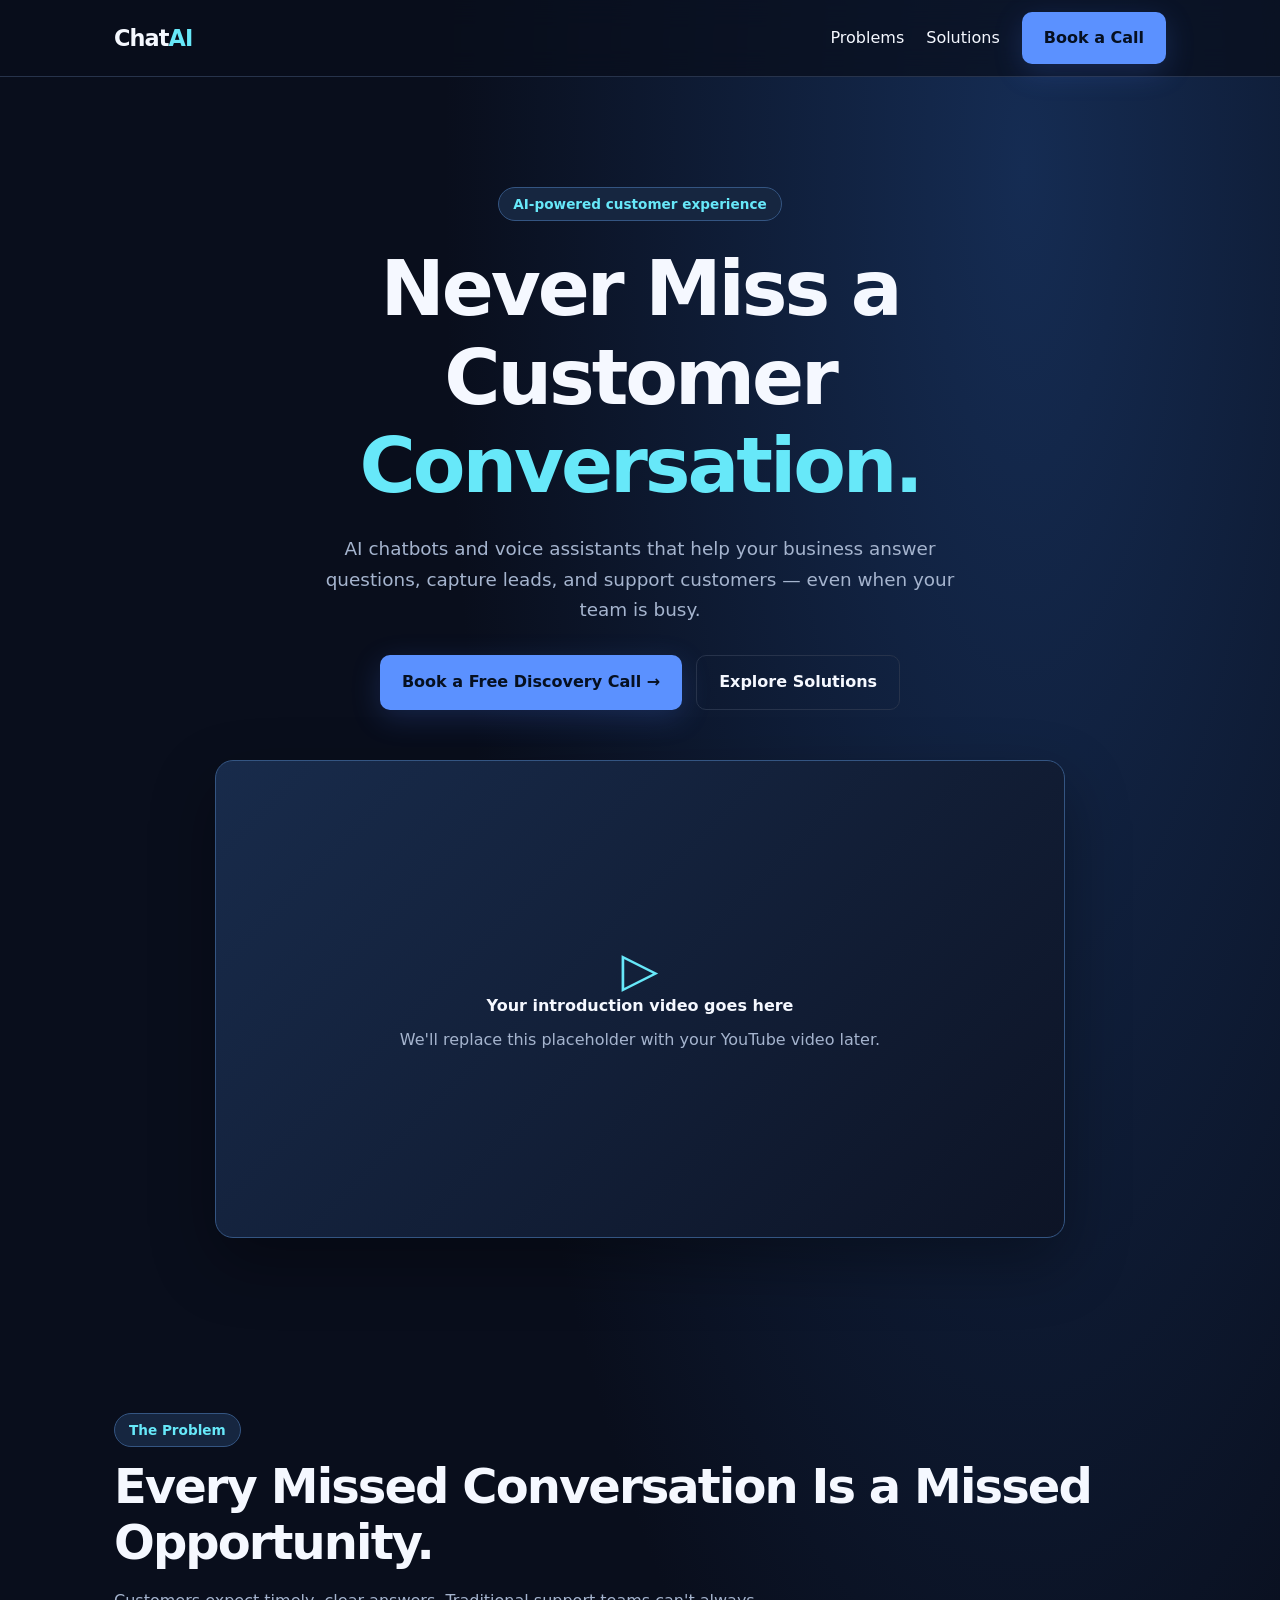
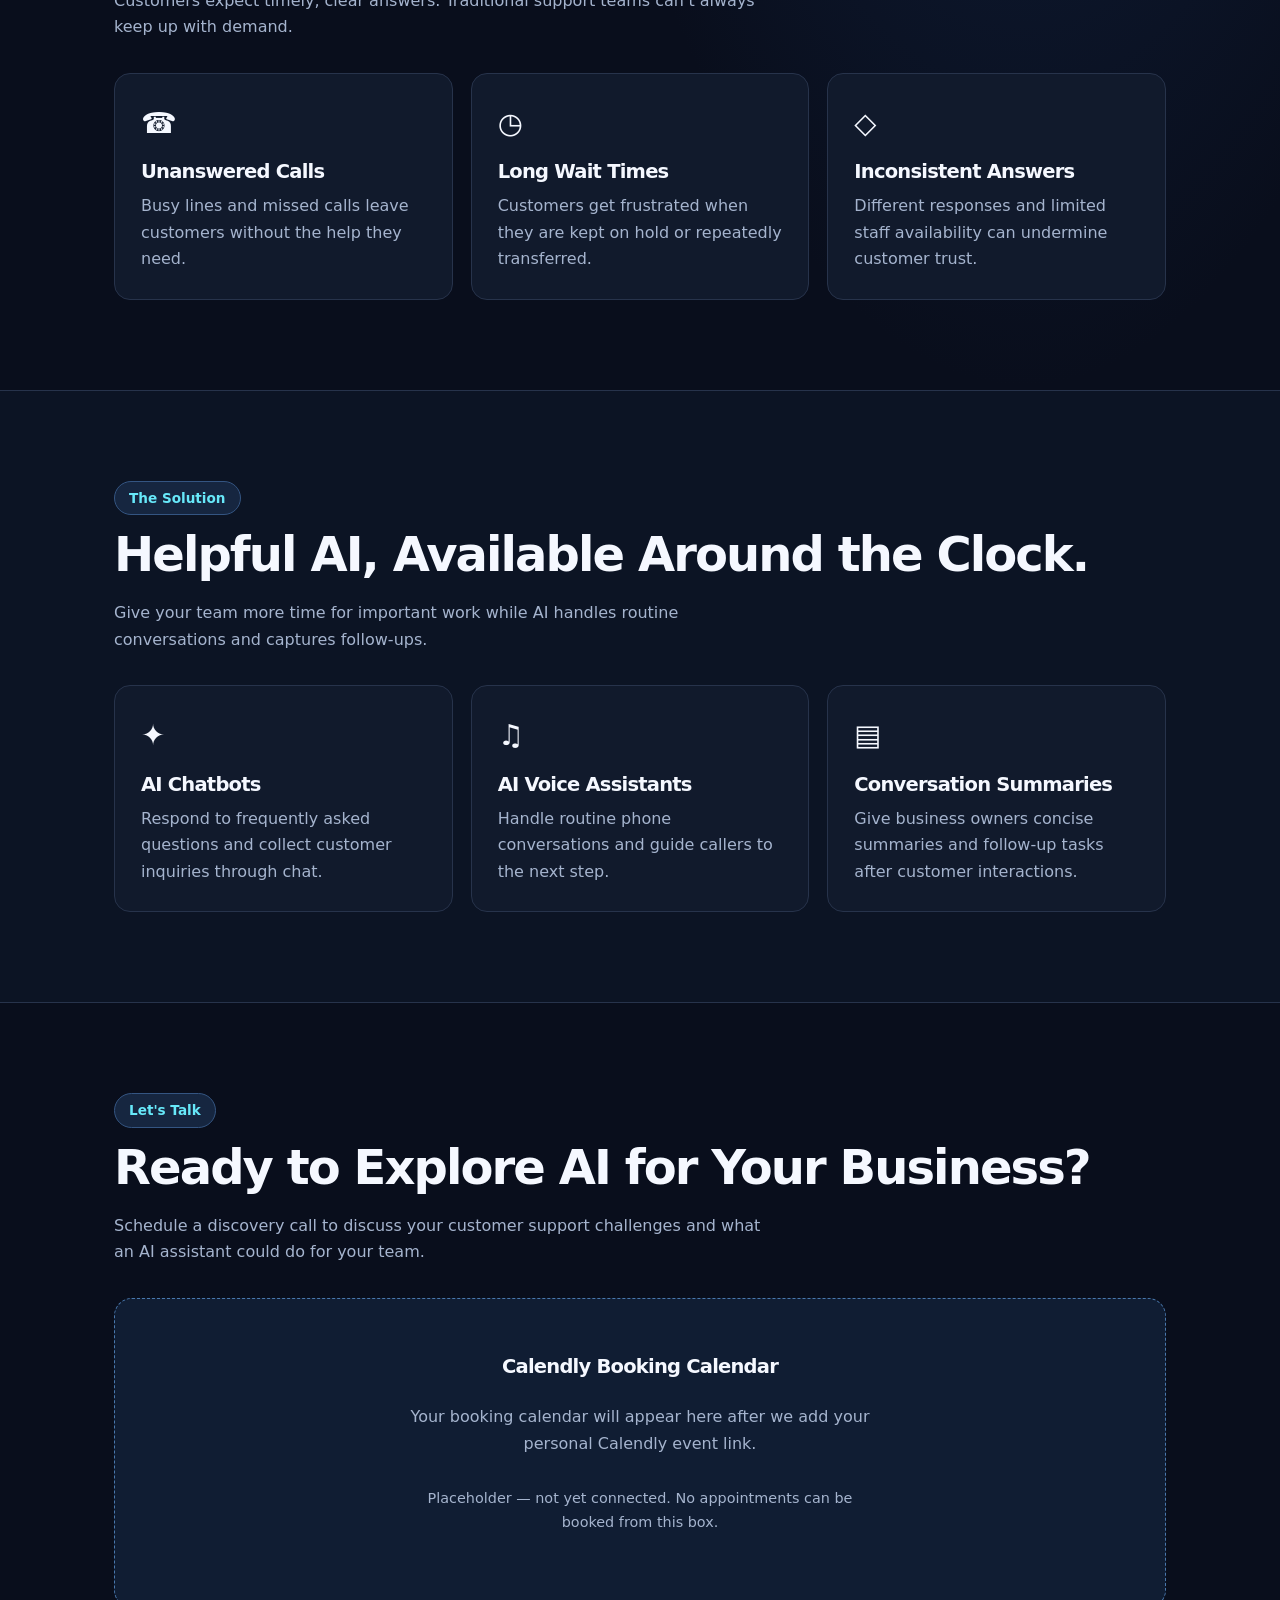
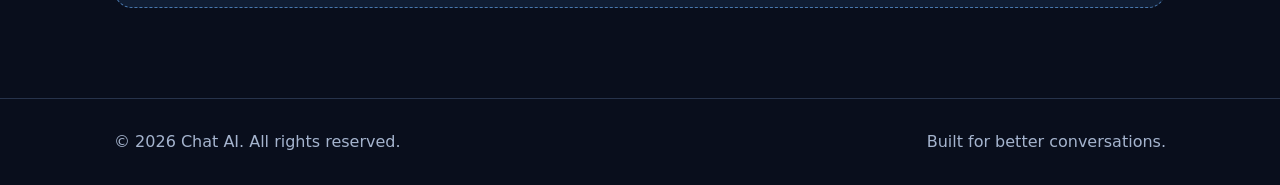
==== index.html @ 0b2b0ce6 "Add files via upload" ====
<!DOCTYPE html>
<html lang="en">
<head>
  <meta charset="UTF-8" />
  <meta name="viewport" content="width=device-width, initial-scale=1" />
  <meta name="description" content="Chat AI builds AI chatbots and voice assistants that help businesses respond faster and serve customers around the clock." />
  <title>Chat AI — Smarter Customer Conversations</title>
  <style>
    :root{color-scheme:dark;--bg:#090e1c;--panel:#111a2c;--line:#27334b;--text:#f5f8ff;--muted:#a5b4ce;--blue:#5b91ff;--cyan:#67e8f9}
    *{box-sizing:border-box}html{scroll-behavior:smooth}body{margin:0;background:radial-gradient(ellipse at 80% 5%,#152c53 0%,transparent 40%),var(--bg);color:var(--text);font:16px/1.65 system-ui,-apple-system,Segoe UI,Arial,sans-serif}
    .container{max-width:1100px;margin:auto;padding:0 24px}header{border-bottom:1px solid var(--line);background:#090e1cbb;position:sticky;top:0;backdrop-filter:blur(14px);z-index:5}
    nav{min-height:76px;display:flex;align-items:center;justify-content:space-between;gap:20px}.brand{font-size:1.4rem;font-weight:800;letter-spacing:-.04em}.brand span{color:var(--cyan)}nav .links{display:flex;align-items:center;gap:22px}a{color:inherit;text-decoration:none}a:hover{color:var(--cyan)}
    .button{display:inline-flex;align-items:center;justify-content:center;padding:13px 22px;border-radius:10px;background:var(--blue);color:#061021;font-weight:750;box-shadow:0 8px 30px #497dff33}.button:hover{background:#8db4ff;color:#061021}.outline{background:transparent;border:1px solid var(--line);color:var(--text);box-shadow:none}.outline:hover{background:#1b2a43;color:white}
    section{padding:90px 0}.hero{padding:110px 0 85px;text-align:center}.eyebrow{display:inline-block;padding:5px 14px;border:1px solid #345582;border-radius:30px;color:var(--cyan);font-size:.85rem;font-weight:650;background:#162640}h1,h2,h3{line-height:1.15;letter-spacing:-.04em}h1{font-size:clamp(2.7rem,6vw,5rem);max-width:850px;margin:24px auto}h1 em{font-style:normal;color:var(--cyan)}h2{font-size:clamp(2rem,4vw,3rem);margin:12px 0 18px}h3{font-size:1.22rem;margin:0 0 10px}.lead{color:var(--muted);font-size:1.15rem;max-width:680px;margin:0 auto 30px}.actions{display:flex;gap:14px;justify-content:center;flex-wrap:wrap}
    .video{margin:50px auto 0;max-width:850px;min-height:300px;aspect-ratio:16/9;border:1px solid #345582;border-radius:18px;background:linear-gradient(135deg,#182b4b,#0d1426);display:flex;align-items:center;justify-content:center;flex-direction:column;padding:24px;box-shadow:0 25px 65px #0005}.play{font-size:3rem;color:var(--cyan);line-height:1}.video p{color:var(--muted);margin:8px 0 0}.section-intro{color:var(--muted);max-width:660px;margin:0 0 32px}.grid{display:grid;grid-template-columns:repeat(3,1fr);gap:18px}.card{border:1px solid var(--line);border-radius:16px;background:var(--panel);padding:26px}.card .symbol{font-size:1.8rem;margin-bottom:14px}.card p{color:var(--muted);margin:0}.alt{background:#0c1424;border-top:1px solid var(--line);border-bottom:1px solid var(--line)}.booking{border:1px dashed #4978ad;border-radius:18px;min-height:310px;padding:30px;display:flex;flex-direction:column;align-items:center;justify-content:center;text-align:center;background:#101d33}.booking p{color:var(--muted);max-width:480px}.booking code{color:var(--cyan);overflow-wrap:anywhere}.note{color:var(--muted);font-size:.9rem}footer{padding:30px 0;border-top:1px solid var(--line);color:var(--muted)}footer .container{display:flex;justify-content:space-between;flex-wrap:wrap;gap:12px}
    @media(max-width:720px){nav .links{gap:12px;font-size:.9rem}.grid{grid-template-columns:1fr}section{padding:65px 0}.hero{padding:75px 0}.video{min-height:210px}}
  </style>
</head>
<body>
  <header><nav class="container"><a class="brand" href="#home">Chat<span>AI</span></a><div class="links"><a href="#problems">Problems</a><a href="#solutions">Solutions</a><a class="button" href="#book">Book a Call</a></div></nav></header>
  <main>
    <section class="hero" id="home"><div class="container"><span class="eyebrow">AI-powered customer experience</span><h1>Never Miss a Customer <em>Conversation.</em></h1><p class="lead">AI chatbots and voice assistants that help your business answer questions, capture leads, and support customers — even when your team is busy.</p><div class="actions"><a class="button" href="#book">Book a Free Discovery Call →</a><a class="button outline" href="#solutions">Explore Solutions</a></div><div class="video"><div class="play">▷</div><strong>Your introduction video goes here</strong><p>We'll replace this placeholder with your YouTube video later.</p></div></div></section>
    <section id="problems"><div class="container"><span class="eyebrow">The Problem</span><h2>Every Missed Conversation Is a Missed Opportunity.</h2><p class="section-intro">Customers expect timely, clear answers. Traditional support teams can't always keep up with demand.</p><div class="grid"><article class="card"><div class="symbol">☎</div><h3>Unanswered Calls</h3><p>Busy lines and missed calls leave customers without the help they need.</p></article><article class="card"><div class="symbol">◷</div><h3>Long Wait Times</h3><p>Customers get frustrated when they are kept on hold or repeatedly transferred.</p></article><article class="card"><div class="symbol">◇</div><h3>Inconsistent Answers</h3><p>Different responses and limited staff availability can undermine customer trust.</p></article></div></div></section>
    <section class="alt" id="solutions"><div class="container"><span class="eyebrow">The Solution</span><h2>Helpful AI, Available Around the Clock.</h2><p class="section-intro">Give your team more time for important work while AI handles routine conversations and captures follow-ups.</p><div class="grid"><article class="card"><div class="symbol">✦</div><h3>AI Chatbots</h3><p>Respond to frequently asked questions and collect customer inquiries through chat.</p></article><article class="card"><div class="symbol">♫</div><h3>AI Voice Assistants</h3><p>Handle routine phone conversations and guide callers to the next step.</p></article><article class="card"><div class="symbol">▤</div><h3>Conversation Summaries</h3><p>Give business owners concise summaries and follow-up tasks after customer interactions.</p></article></div></div></section>
    <section id="book"><div class="container"><span class="eyebrow">Let's Talk</span><h2>Ready to Explore AI for Your Business?</h2><p class="section-intro">Schedule a discovery call to discuss your customer support challenges and what an AI assistant could do for your team.</p><div class="booking"><h3>Calendly Booking Calendar</h3><p>Your booking calendar will appear here after we add your personal Calendly event link.</p><p class="note">Placeholder — not yet connected. No appointments can be booked from this box.</p></div></div></section>
  </main>
  <footer><div class="container"><span>© <span id="year">2026</span> Chat AI. All rights reserved.</span><span>Built for better conversations.</span></div></footer>
  <script>document.getElementById('year').textContent=new Date().getFullYear();</script>
</body>
</html>
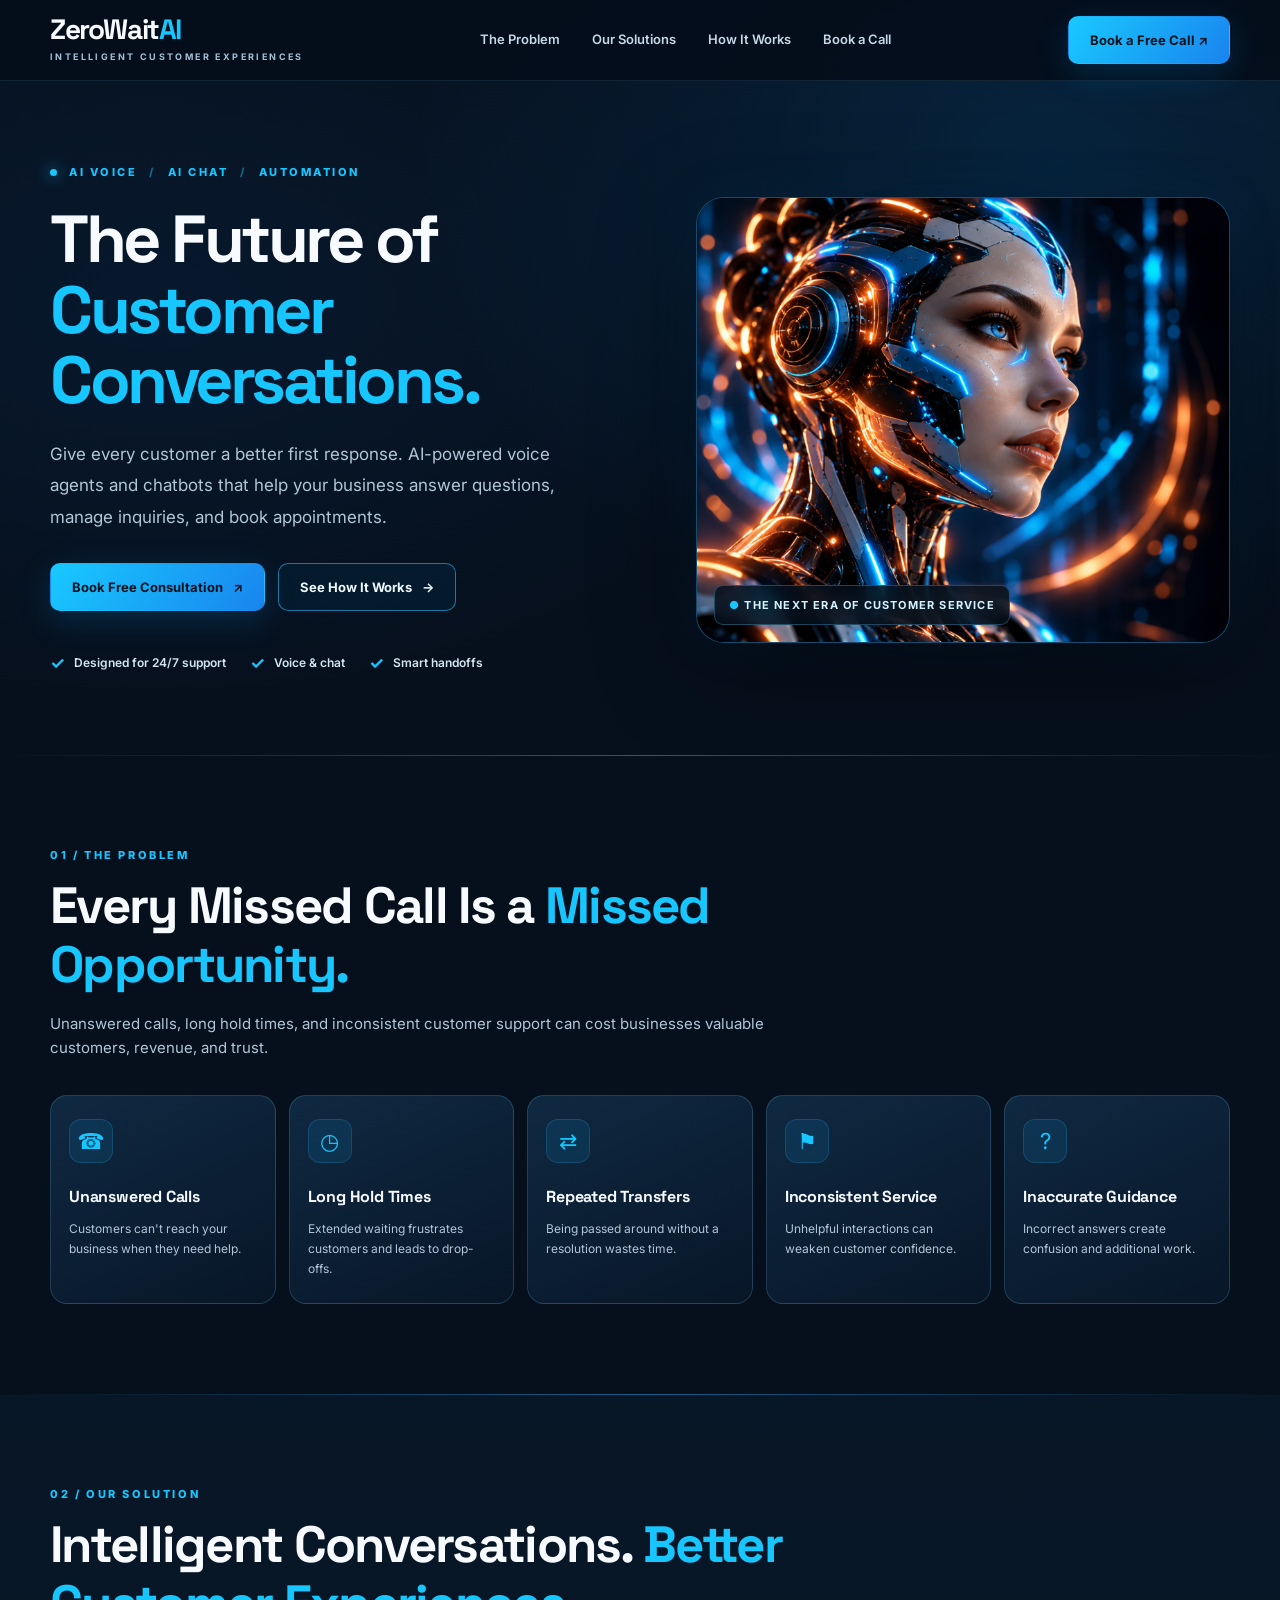
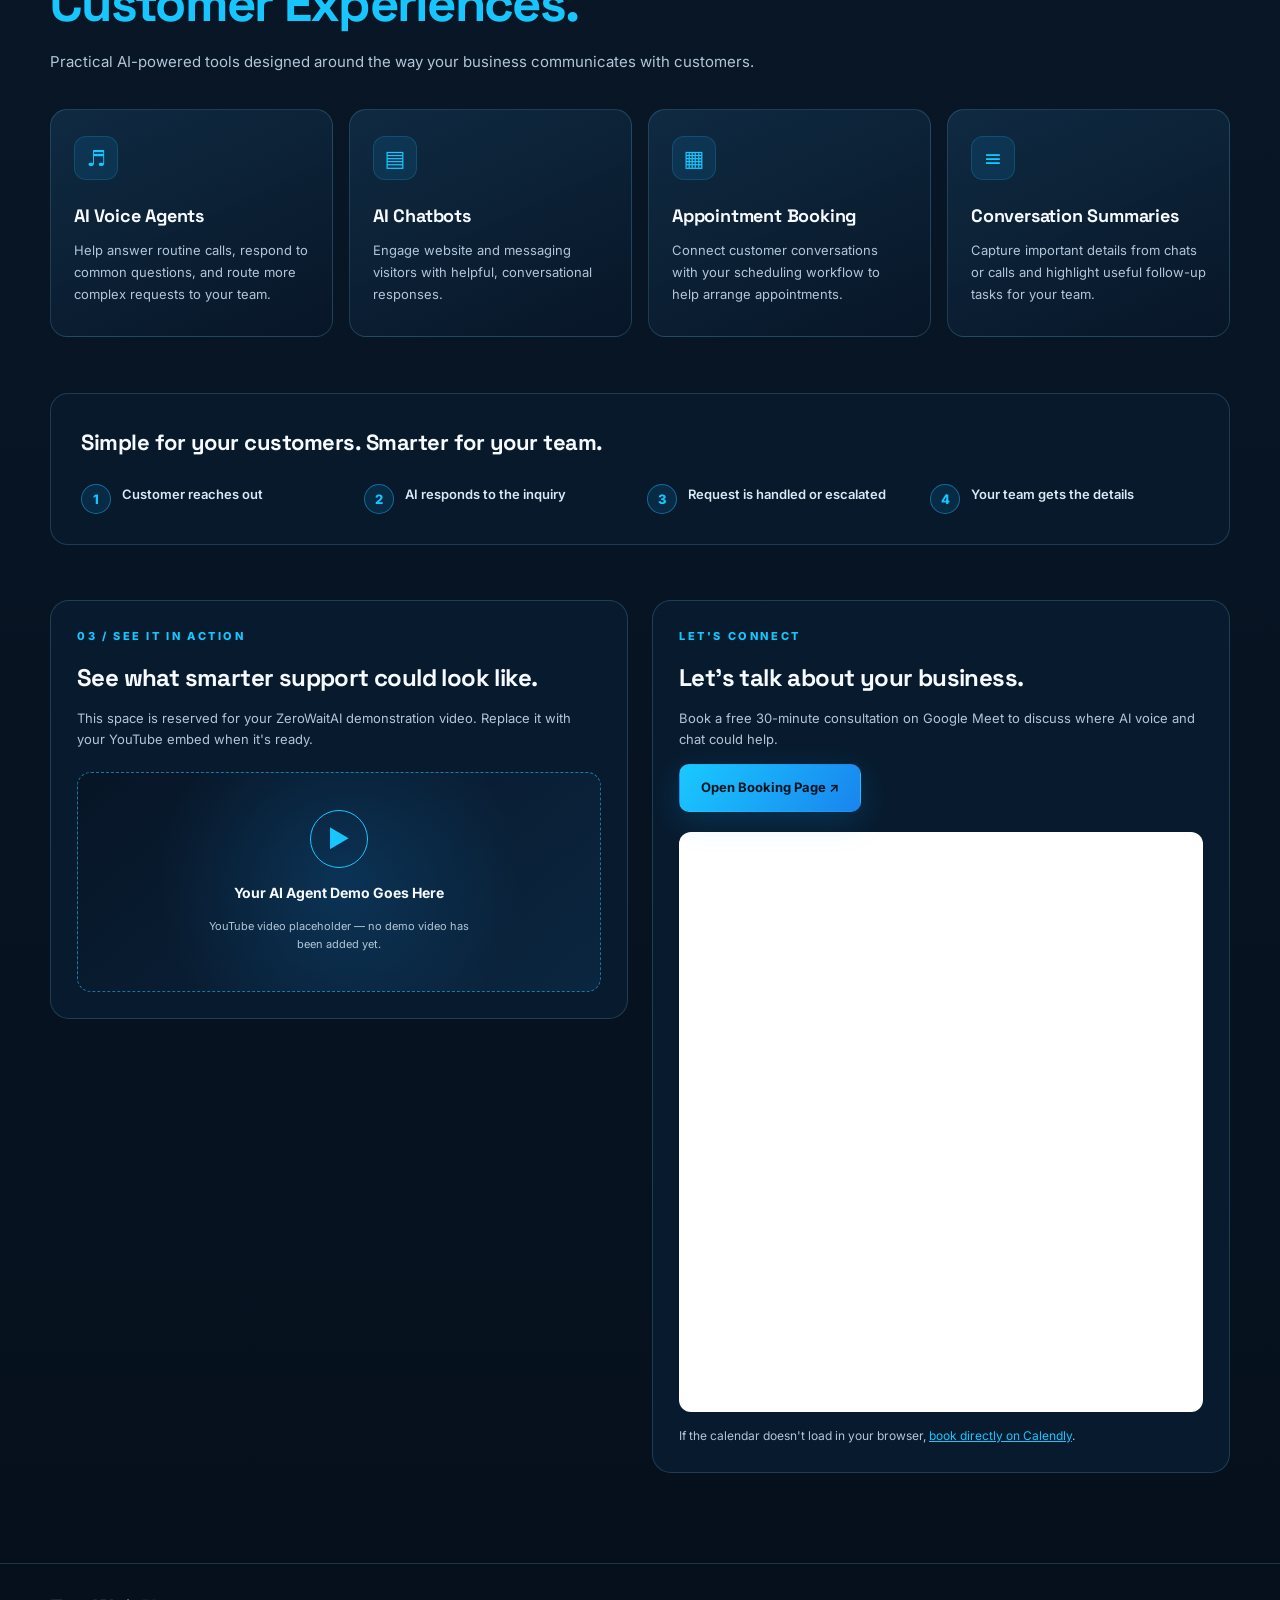
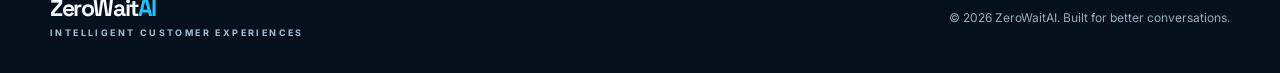
==== commit dd8080be: "Add files via upload" ====
--- a/index.html
+++ b/index.html
@@ -1,30 +1,7 @@
-<!DOCTYPE html>
-<html lang="en">
-<head>
-  <meta charset="UTF-8" />
-  <meta name="viewport" content="width=device-width, initial-scale=1" />
-  <meta name="description" content="Chat AI builds AI chatbots and voice assistants that help businesses respond faster and serve customers around the clock." />
-  <title>Chat AI — Smarter Customer Conversations</title>
-  <style>
-    :root{color-scheme:dark;--bg:#090e1c;--panel:#111a2c;--line:#27334b;--text:#f5f8ff;--muted:#a5b4ce;--blue:#5b91ff;--cyan:#67e8f9}
-    *{box-sizing:border-box}html{scroll-behavior:smooth}body{margin:0;background:radial-gradient(ellipse at 80% 5%,#152c53 0%,transparent 40%),var(--bg);color:var(--text);font:16px/1.65 system-ui,-apple-system,Segoe UI,Arial,sans-serif}
-    .container{max-width:1100px;margin:auto;padding:0 24px}header{border-bottom:1px solid var(--line);background:#090e1cbb;position:sticky;top:0;backdrop-filter:blur(14px);z-index:5}
-    nav{min-height:76px;display:flex;align-items:center;justify-content:space-between;gap:20px}.brand{font-size:1.4rem;font-weight:800;letter-spacing:-.04em}.brand span{color:var(--cyan)}nav .links{display:flex;align-items:center;gap:22px}a{color:inherit;text-decoration:none}a:hover{color:var(--cyan)}
-    .button{display:inline-flex;align-items:center;justify-content:center;padding:13px 22px;border-radius:10px;background:var(--blue);color:#061021;font-weight:750;box-shadow:0 8px 30px #497dff33}.button:hover{background:#8db4ff;color:#061021}.outline{background:transparent;border:1px solid var(--line);color:var(--text);box-shadow:none}.outline:hover{background:#1b2a43;color:white}
-    section{padding:90px 0}.hero{padding:110px 0 85px;text-align:center}.eyebrow{display:inline-block;padding:5px 14px;border:1px solid #345582;border-radius:30px;color:var(--cyan);font-size:.85rem;font-weight:650;background:#162640}h1,h2,h3{line-height:1.15;letter-spacing:-.04em}h1{font-size:clamp(2.7rem,6vw,5rem);max-width:850px;margin:24px auto}h1 em{font-style:normal;color:var(--cyan)}h2{font-size:clamp(2rem,4vw,3rem);margin:12px 0 18px}h3{font-size:1.22rem;margin:0 0 10px}.lead{color:var(--muted);font-size:1.15rem;max-width:680px;margin:0 auto 30px}.actions{display:flex;gap:14px;justify-content:center;flex-wrap:wrap}
-    .video{margin:50px auto 0;max-width:850px;min-height:300px;aspect-ratio:16/9;border:1px solid #345582;border-radius:18px;background:linear-gradient(135deg,#182b4b,#0d1426);display:flex;align-items:center;justify-content:center;flex-direction:column;padding:24px;box-shadow:0 25px 65px #0005}.play{font-size:3rem;color:var(--cyan);line-height:1}.video p{color:var(--muted);margin:8px 0 0}.section-intro{color:var(--muted);max-width:660px;margin:0 0 32px}.grid{display:grid;grid-template-columns:repeat(3,1fr);gap:18px}.card{border:1px solid var(--line);border-radius:16px;background:var(--panel);padding:26px}.card .symbol{font-size:1.8rem;margin-bottom:14px}.card p{color:var(--muted);margin:0}.alt{background:#0c1424;border-top:1px solid var(--line);border-bottom:1px solid var(--line)}.booking{border:1px dashed #4978ad;border-radius:18px;min-height:310px;padding:30px;display:flex;flex-direction:column;align-items:center;justify-content:center;text-align:center;background:#101d33}.booking p{color:var(--muted);max-width:480px}.booking code{color:var(--cyan);overflow-wrap:anywhere}.note{color:var(--muted);font-size:.9rem}footer{padding:30px 0;border-top:1px solid var(--line);color:var(--muted)}footer .container{display:flex;justify-content:space-between;flex-wrap:wrap;gap:12px}
-    @media(max-width:720px){nav .links{gap:12px;font-size:.9rem}.grid{grid-template-columns:1fr}section{padding:65px 0}.hero{padding:75px 0}.video{min-height:210px}}
-  </style>
-</head>
-<body>
-  <header><nav class="container"><a class="brand" href="#home">Chat<span>AI</span></a><div class="links"><a href="#problems">Problems</a><a href="#solutions">Solutions</a><a class="button" href="#book">Book a Call</a></div></nav></header>
-  <main>
-    <section class="hero" id="home"><div class="container"><span class="eyebrow">AI-powered customer experience</span><h1>Never Miss a Customer <em>Conversation.</em></h1><p class="lead">AI chatbots and voice assistants that help your business answer questions, capture leads, and support customers — even when your team is busy.</p><div class="actions"><a class="button" href="#book">Book a Free Discovery Call →</a><a class="button outline" href="#solutions">Explore Solutions</a></div><div class="video"><div class="play">▷</div><strong>Your introduction video goes here</strong><p>We'll replace this placeholder with your YouTube video later.</p></div></div></section>
-    <section id="problems"><div class="container"><span class="eyebrow">The Problem</span><h2>Every Missed Conversation Is a Missed Opportunity.</h2><p class="section-intro">Customers expect timely, clear answers. Traditional support teams can't always keep up with demand.</p><div class="grid"><article class="card"><div class="symbol">☎</div><h3>Unanswered Calls</h3><p>Busy lines and missed calls leave customers without the help they need.</p></article><article class="card"><div class="symbol">◷</div><h3>Long Wait Times</h3><p>Customers get frustrated when they are kept on hold or repeatedly transferred.</p></article><article class="card"><div class="symbol">◇</div><h3>Inconsistent Answers</h3><p>Different responses and limited staff availability can undermine customer trust.</p></article></div></div></section>
-    <section class="alt" id="solutions"><div class="container"><span class="eyebrow">The Solution</span><h2>Helpful AI, Available Around the Clock.</h2><p class="section-intro">Give your team more time for important work while AI handles routine conversations and captures follow-ups.</p><div class="grid"><article class="card"><div class="symbol">✦</div><h3>AI Chatbots</h3><p>Respond to frequently asked questions and collect customer inquiries through chat.</p></article><article class="card"><div class="symbol">♫</div><h3>AI Voice Assistants</h3><p>Handle routine phone conversations and guide callers to the next step.</p></article><article class="card"><div class="symbol">▤</div><h3>Conversation Summaries</h3><p>Give business owners concise summaries and follow-up tasks after customer interactions.</p></article></div></div></section>
-    <section id="book"><div class="container"><span class="eyebrow">Let's Talk</span><h2>Ready to Explore AI for Your Business?</h2><p class="section-intro">Schedule a discovery call to discuss your customer support challenges and what an AI assistant could do for your team.</p><div class="booking"><h3>Calendly Booking Calendar</h3><p>Your booking calendar will appear here after we add your personal Calendly event link.</p><p class="note">Placeholder — not yet connected. No appointments can be booked from this box.</p></div></div></section>
-  </main>
-  <footer><div class="container"><span>© <span id="year">2026</span> Chat AI. All rights reserved.</span><span>Built for better conversations.</span></div></footer>
-  <script>document.getElementById('year').textContent=new Date().getFullYear();</script>
-</body>
-</html>
+<!doctype html><html lang="en"><head><meta charset="utf-8"><meta name="viewport" content="width=device-width, initial-scale=1"><meta name="theme-color" content="#06101d"><meta name="description" content="ZeroWaitAI helps businesses improve customer conversations with AI voice agents, chatbots, appointment booking and conversation summaries."><title>ZeroWaitAI — Intelligent Customer Experiences</title><link rel="preconnect" href="https://fonts.googleapis.com"><link rel="preconnect" href="https://fonts.gstatic.com" crossorigin><link href="https://fonts.googleapis.com/css2?family=Inter:wght@400;500;600;700&family=Space+Grotesk:wght@400;500;600;700&display=swap" rel="stylesheet"><style>
+:root{--bg:#06101d;--panel:#0b1a2c;--panel2:#0d2034;--cyan:#18c6ff;--blue:#258cff;--white:#f7fbff;--muted:#b2c6d7;--line:rgba(116,202,250,.2)}*{box-sizing:border-box}html{scroll-behavior:smooth;scroll-padding-top:90px}body{margin:0;background:var(--bg);color:var(--white);font:16px/1.65 Inter,system-ui,sans-serif;overflow-x:hidden}body:before{content:"";position:absolute;inset:0 0 auto;height:960px;pointer-events:none;background:radial-gradient(ellipse at 82% 17%,rgba(11,127,211,.18),transparent 43%),radial-gradient(ellipse at 12% 31%,rgba(18,86,161,.12),transparent 43%)}a{color:inherit;text-decoration:none}button{font:inherit}img{max-width:100%;display:block}.wrap{width:min(1180px,calc(100% - 48px));margin-inline:auto}.site-header{position:sticky;top:0;z-index:20;background:rgba(5,14,27,.92);border-bottom:1px solid rgba(114,189,240,.13);backdrop-filter:blur(18px)}.nav{height:80px;display:flex;align-items:center;justify-content:space-between;gap:24px}.brand{display:flex;flex-direction:column;gap:0;flex-shrink:0}.brand-name{font:700 28px/1.05 'Space Grotesk',sans-serif;letter-spacing:-1.4px}.brand-name span{color:var(--cyan)}.brand-sub{font-size:9px;letter-spacing:2.4px;color:#a5c2d8;margin-top:6px;font-weight:700}.links{display:flex;align-items:center;gap:32px;font-size:13px;font-weight:600;color:#c7d8e7}.links a:hover,.links a:focus-visible{color:var(--cyan)}.btn{display:inline-flex;justify-content:center;align-items:center;gap:10px;border-radius:10px;padding:13px 21px;min-height:48px;font-weight:700;font-size:13px;line-height:1.3;transition:transform .2s,background .2s,border-color .2s;border:1px solid transparent;cursor:pointer}.btn:hover{transform:translateY(-2px)}.btn:focus-visible,a:focus-visible{outline:3px solid var(--cyan);outline-offset:4px}.btn-primary{background:linear-gradient(125deg,#19c9ff,#1984ee);color:#03121d;box-shadow:0 9px 32px rgba(0,169,255,.18)}.btn-secondary{border-color:rgba(48,193,255,.56);background:rgba(4,31,53,.65);color:#effaff}.nav-cta{white-space:nowrap}.menu-toggle{display:none;border:1px solid var(--line);background:var(--panel);color:var(--white);padding:8px 12px;border-radius:8px;font-size:22px}.hero{position:relative;padding:82px 0 78px;overflow:hidden}.hero-grid{display:grid;grid-template-columns:minmax(0,1.06fr) minmax(0,.94fr);align-items:center;gap:44px}.hero-copy{position:relative;z-index:2}.eyebrow{display:flex;align-items:center;gap:12px;color:var(--cyan);text-transform:uppercase;letter-spacing:2.5px;font-weight:800;font-size:11px}.eyebrow:before{content:"";height:7px;width:7px;background:var(--cyan);border-radius:50%;box-shadow:0 0 15px var(--cyan)}h1,h2,h3,p{margin-top:0}h1,h2,h3{font-family:'Space Grotesk',sans-serif}h1{font-size:clamp(46px,5.2vw,75px);line-height:1.06;letter-spacing:-3.5px;margin:23px 0 23px;max-width:680px}h1 .accent,h2 .accent{color:var(--cyan)}.hero-lead{font-size:17px;line-height:1.85;color:var(--muted);max-width:520px;margin-bottom:30px}.hero-actions{display:flex;flex-wrap:wrap;gap:13px}.micro-proof{display:flex;flex-wrap:wrap;gap:12px 24px;margin-top:38px;color:#d3e5f1;font-size:12px;font-weight:600}.micro-proof span{display:flex;align-items:center;gap:9px}.check{color:var(--cyan);font-size:17px}.hero-art{position:relative;min-width:0;isolation:isolate}.hero-art:before{content:"";position:absolute;inset:-18px;background:radial-gradient(ellipse at center,rgba(13,143,238,.23),transparent 66%);filter:blur(20px);z-index:-1}.robot-frame{border-radius:28px;overflow:hidden;border:1px solid rgba(47,174,243,.35);box-shadow:0 25px 100px rgba(0,0,0,.48),0 0 55px rgba(6,135,235,.09);background:#071625}.robot-frame img{width:100%;height:auto;object-fit:contain;aspect-ratio:6/5}.image-tag{position:absolute;bottom:18px;left:18px;padding:10px 14px;border-radius:9px;background:rgba(4,14,25,.83);border:1px solid rgba(88,192,249,.3);backdrop-filter:blur(10px);font-size:11px;font-weight:700;letter-spacing:1.2px;color:#d5f4ff}.image-tag b{color:var(--cyan)}.divider{height:1px;background:linear-gradient(90deg,transparent,rgba(43,177,255,.48),transparent)}.section{padding:90px 0}.section-top{max-width:800px;margin-bottom:34px}.kicker{font-size:11px;letter-spacing:2.6px;font-weight:800;text-transform:uppercase;color:var(--cyan);margin-bottom:13px}.section h2{font-size:clamp(33px,4vw,51px);line-height:1.15;letter-spacing:-1.7px;margin-bottom:17px}.section-intro{color:var(--muted);font-size:15px;max-width:760px}.problems{display:grid;grid-template-columns:repeat(5,minmax(0,1fr));gap:13px}.tile{background:linear-gradient(155deg,rgba(16,43,68,.95),rgba(8,23,40,.96));border:1px solid var(--line);border-radius:17px;padding:23px 18px;min-width:0;transition:border-color .2s,transform .2s}.tile:hover{border-color:rgba(38,189,255,.58);transform:translateY(-3px)}.tile-icon{height:44px;width:44px;border-radius:12px;display:grid;place-items:center;color:var(--cyan);background:rgba(12,169,242,.11);border:1px solid rgba(46,188,252,.18);font-size:22px;margin-bottom:23px}.tile h3{font-size:16px;line-height:1.35;letter-spacing:-.2px;margin-bottom:11px}.tile p{font-size:12px;line-height:1.7;color:var(--muted);margin:0}.solution{background:linear-gradient(180deg,#081727 0%,#06101d 100%)}.solutions{display:grid;grid-template-columns:repeat(4,minmax(0,1fr));gap:16px}.solution-card{padding:26px 23px;min-height:228px}.solution-card .tile-icon{margin-bottom:24px}.solution-card h3{font-size:18px}.solution-card p{font-size:13px}.process{margin-top:56px;padding:30px;border:1px solid var(--line);border-radius:18px;background:rgba(9,29,49,.65)}.process h3{font-size:22px;letter-spacing:-.5px;margin-bottom:24px}.steps{display:grid;grid-template-columns:repeat(4,minmax(0,1fr));gap:14px}.step{position:relative;font-size:13px;font-weight:600;color:#d9e9f5;display:flex;align-items:flex-start;gap:11px}.step-number{flex-shrink:0;border:1px solid rgba(35,184,255,.45);background:rgba(11,168,241,.13);color:var(--cyan);width:30px;height:30px;display:grid;place-items:center;border-radius:50%;font-weight:800}.demo-book{display:grid;grid-template-columns:1fr 1fr;gap:24px;align-items:start;margin-top:55px}.feature-panel{border:1px solid var(--line);background:rgba(10,31,52,.72);border-radius:19px;padding:26px;min-width:0}.feature-panel h3{font-size:24px;letter-spacing:-.6px;margin-bottom:10px}.feature-panel p{color:var(--muted);font-size:13px}.video-placeholder{margin-top:21px;min-height:220px;border:1px dashed rgba(53,190,255,.55);border-radius:14px;background:radial-gradient(circle at center,rgba(19,137,222,.2),transparent 64%),linear-gradient(140deg,#071526,#0b2640);display:flex;flex-direction:column;align-items:center;justify-content:center;text-align:center;gap:13px;padding:25px}.play{display:grid;place-items:center;width:58px;height:58px;border-radius:50%;border:1px solid var(--cyan);color:var(--cyan);font-size:24px}.video-placeholder strong{font-size:14px}.video-placeholder small{color:var(--muted);font-size:11px;max-width:270px}.calendar-frame{background:#fff;border-radius:12px;overflow:hidden;min-height:580px;margin-top:20px}.calendar-frame iframe{display:block;border:0;width:100%;height:580px}.fallback{margin:14px 0 0!important;font-size:12px!important}.fallback a{color:var(--cyan);text-decoration:underline}.footer{border-top:1px solid var(--line);padding:32px 0;color:#92acc1}.footer-inner{display:flex;align-items:center;justify-content:space-between;gap:20px}.footer .brand-name{color:var(--white);font-size:23px}.footer small{font-size:12px}
+@media(max-width:1100px){.problems{grid-template-columns:repeat(3,minmax(0,1fr))}.hero-grid{gap:26px}h1{font-size:clamp(44px,5.5vw,64px)}.solutions{grid-template-columns:repeat(2,minmax(0,1fr))}}
+@media(max-width:760px){.wrap{width:min(100% - 36px,540px)}.nav{height:70px;gap:10px}.brand-name{font-size:24px}.brand-sub{font-size:7px;letter-spacing:1.6px}.links{display:none;position:absolute;left:0;right:0;top:70px;background:#071727;padding:18px 24px;border-bottom:1px solid var(--line);flex-direction:column;align-items:stretch;gap:16px}.links.open{display:flex}.menu-toggle{display:block;margin-left:auto}.nav-cta{display:none}.hero{padding:43px 0 54px}.hero-grid{grid-template-columns:1fr;gap:30px}.hero-copy{order:0}.hero-art{order:1;max-width:520px;width:100%;margin-inline:auto}h1{font-size:clamp(38px,9.5vw,55px);letter-spacing:-2px;margin:17px 0}.hero-lead{font-size:14px;line-height:1.75;margin-bottom:23px}.eyebrow{font-size:9px;letter-spacing:1.6px}.hero-actions .btn{flex:1 1 155px;padding:13px 12px}.micro-proof{margin-top:23px;gap:8px 17px;font-size:11px}.robot-frame{border-radius:18px}.image-tag{bottom:12px;left:12px;font-size:9px;padding:8px 10px}.section{padding:62px 0}.section h2{font-size:clamp(30px,8vw,42px);letter-spacing:-1.2px}.section-intro{font-size:14px}.problems{grid-template-columns:repeat(2,minmax(0,1fr));gap:11px}.tile{padding:19px 15px}.tile-icon{width:40px;height:40px;margin-bottom:15px}.tile h3{font-size:14px}.tile p{font-size:11px}.solutions{grid-template-columns:1fr;gap:12px}.solution-card{min-height:0;padding:21px}.solution-card .tile-icon{margin-bottom:15px}.process{padding:21px;margin-top:35px}.steps{grid-template-columns:1fr 1fr;gap:17px}.demo-book{grid-template-columns:1fr;margin-top:35px;gap:17px}.feature-panel{padding:20px}.calendar-frame{min-height:620px}.calendar-frame iframe{height:620px}.footer-inner{align-items:flex-start;flex-direction:column;gap:12px}}
+@media(max-width:390px){.wrap{width:calc(100% - 30px)}.problems{grid-template-columns:1fr}.hero-actions{flex-direction:column}.hero-actions .btn{flex:auto}.brand-name{font-size:23px}.steps{grid-template-columns:1fr}.hero{padding-top:34px}.image-tag{font-size:8px}}
+@media(prefers-reduced-motion:reduce){html{scroll-behavior:auto}*,*:before,*:after{transition:none!important;animation:none!important}}
+</style></head><body><header class="site-header"><div class="wrap nav"><a class="brand" href="#home" aria-label="ZeroWaitAI home"><span class="brand-name">ZeroWait<span>AI</span></span><span class="brand-sub">INTELLIGENT CUSTOMER EXPERIENCES</span></a><nav class="links" id="main-menu" aria-label="Main navigation"><a href="#problem">The Problem</a><a href="#solution">Our Solutions</a><a href="#demo">How It Works</a><a href="#book">Book a Call</a></nav><button class="menu-toggle" id="menu-toggle" aria-expanded="false" aria-controls="main-menu" aria-label="Toggle navigation">☰</button><a class="btn btn-primary nav-cta" href="#book">Book a Free Call ↗</a></div></header><main><section class="hero" id="home"><div class="wrap hero-grid"><div class="hero-copy"><div class="eyebrow">AI Voice <span style="opacity:.5">/</span> AI Chat <span style="opacity:.5">/</span> Automation</div><h1>The Future of <span class="accent">Customer Conversations.</span></h1><p class="hero-lead">Give every customer a better first response. AI-powered voice agents and chatbots that help your business answer questions, manage inquiries, and book appointments.</p><div class="hero-actions"><a class="btn btn-primary" href="#book">Book Free Consultation <span aria-hidden="true">↗</span></a><a class="btn btn-secondary" href="#demo">See How It Works <span aria-hidden="true">→</span></a></div><div class="micro-proof"><span><b class="check">✓</b> Designed for 24/7 support</span><span><b class="check">✓</b> Voice & chat</span><span><b class="check">✓</b> Smart handoffs</span></div></div><div class="hero-art"><div class="robot-frame"><img src="[data-uri]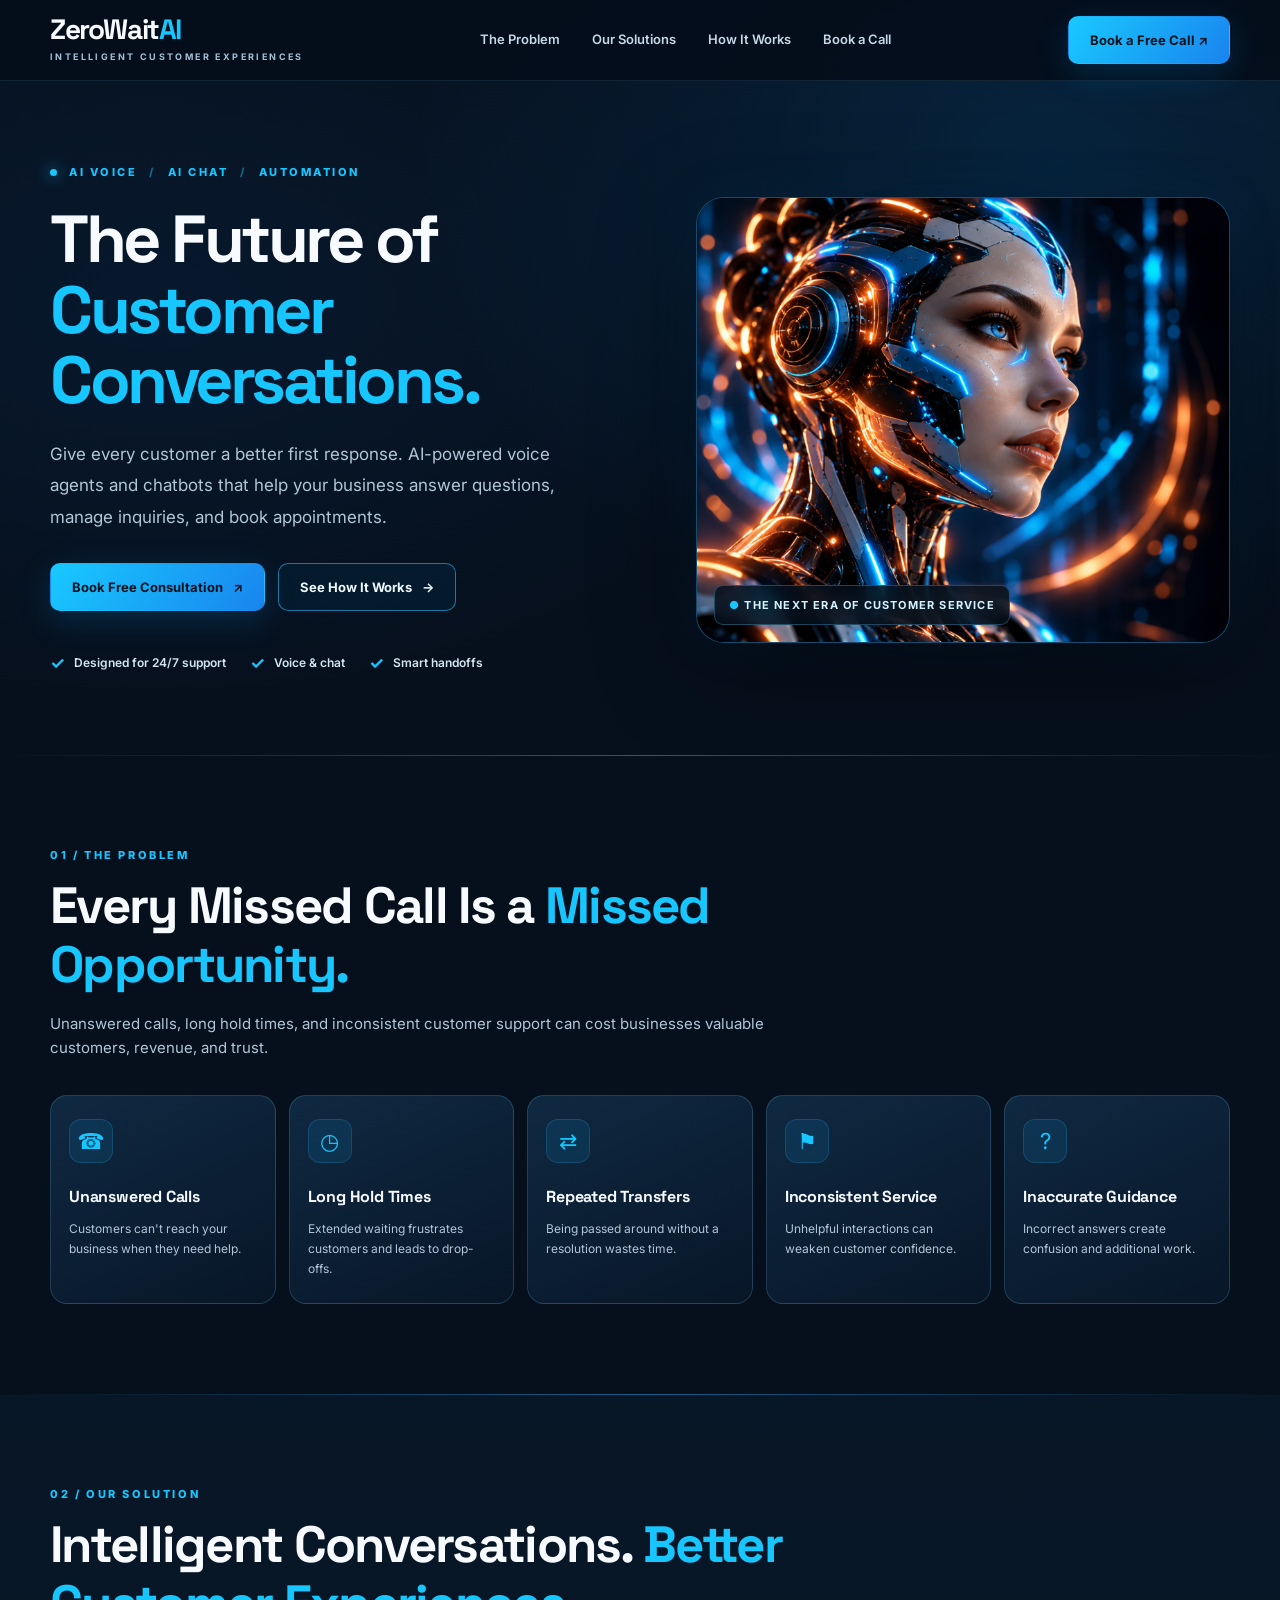
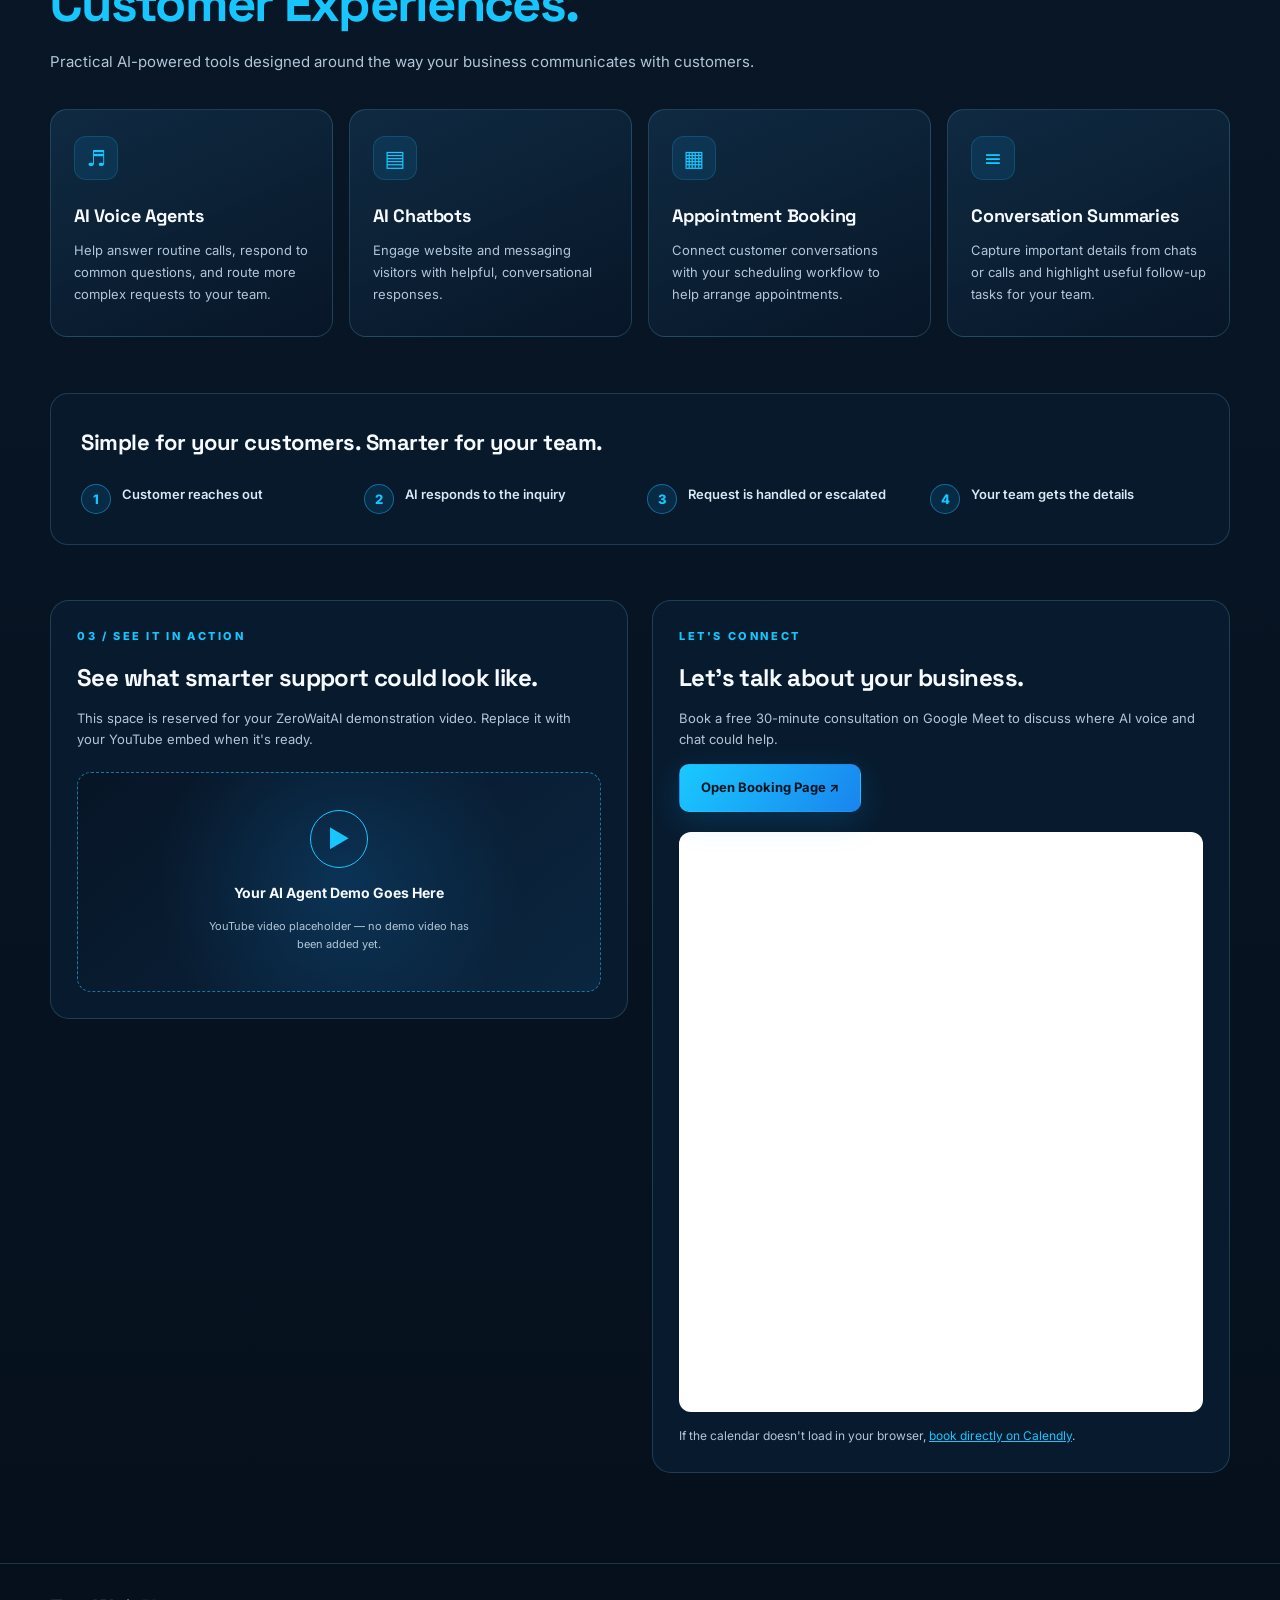
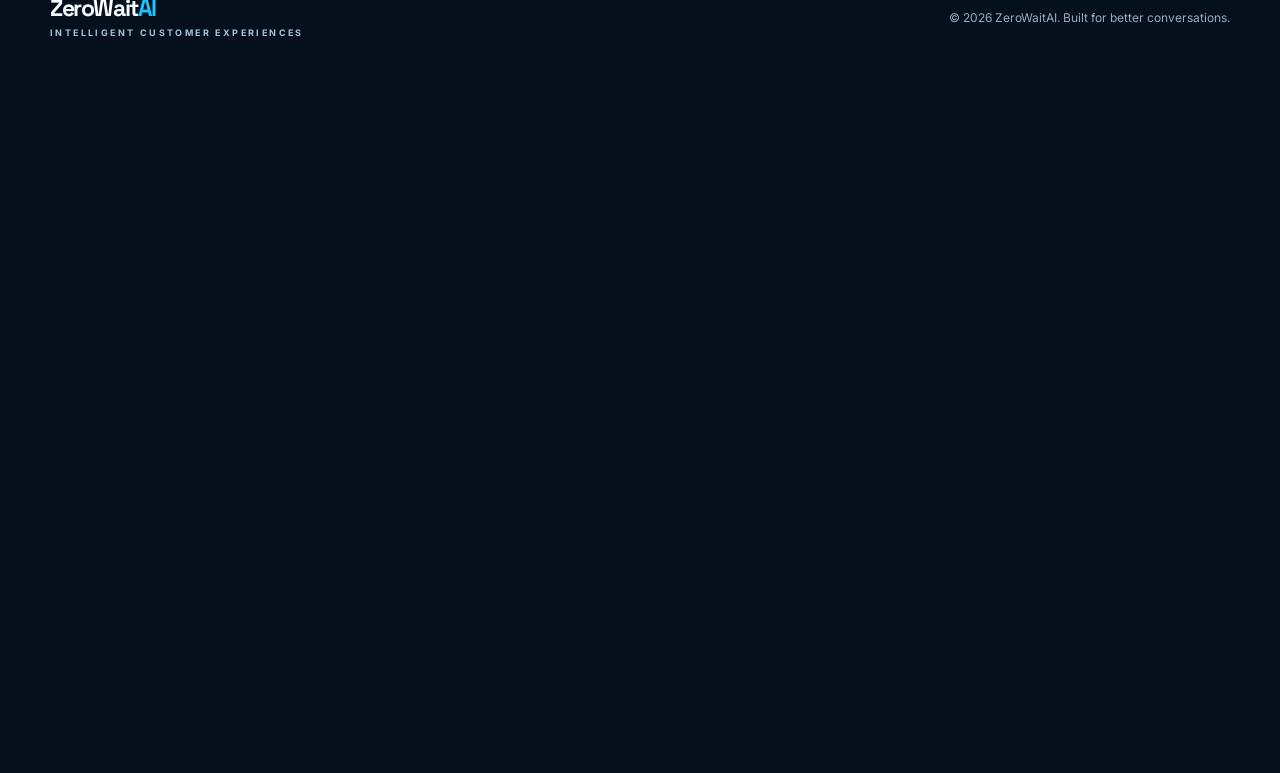
==== commit c3479407: "Update index.html" ====
--- a/index.html
+++ b/index.html
@@ -4,4 +4,8 @@
 @media(max-width:760px){.wrap{width:min(100% - 36px,540px)}.nav{height:70px;gap:10px}.brand-name{font-size:24px}.brand-sub{font-size:7px;letter-spacing:1.6px}.links{display:none;position:absolute;left:0;right:0;top:70px;background:#071727;padding:18px 24px;border-bottom:1px solid var(--line);flex-direction:column;align-items:stretch;gap:16px}.links.open{display:flex}.menu-toggle{display:block;margin-left:auto}.nav-cta{display:none}.hero{padding:43px 0 54px}.hero-grid{grid-template-columns:1fr;gap:30px}.hero-copy{order:0}.hero-art{order:1;max-width:520px;width:100%;margin-inline:auto}h1{font-size:clamp(38px,9.5vw,55px);letter-spacing:-2px;margin:17px 0}.hero-lead{font-size:14px;line-height:1.75;margin-bottom:23px}.eyebrow{font-size:9px;letter-spacing:1.6px}.hero-actions .btn{flex:1 1 155px;padding:13px 12px}.micro-proof{margin-top:23px;gap:8px 17px;font-size:11px}.robot-frame{border-radius:18px}.image-tag{bottom:12px;left:12px;font-size:9px;padding:8px 10px}.section{padding:62px 0}.section h2{font-size:clamp(30px,8vw,42px);letter-spacing:-1.2px}.section-intro{font-size:14px}.problems{grid-template-columns:repeat(2,minmax(0,1fr));gap:11px}.tile{padding:19px 15px}.tile-icon{width:40px;height:40px;margin-bottom:15px}.tile h3{font-size:14px}.tile p{font-size:11px}.solutions{grid-template-columns:1fr;gap:12px}.solution-card{min-height:0;padding:21px}.solution-card .tile-icon{margin-bottom:15px}.process{padding:21px;margin-top:35px}.steps{grid-template-columns:1fr 1fr;gap:17px}.demo-book{grid-template-columns:1fr;margin-top:35px;gap:17px}.feature-panel{padding:20px}.calendar-frame{min-height:620px}.calendar-frame iframe{height:620px}.footer-inner{align-items:flex-start;flex-direction:column;gap:12px}}
 @media(max-width:390px){.wrap{width:calc(100% - 30px)}.problems{grid-template-columns:1fr}.hero-actions{flex-direction:column}.hero-actions .btn{flex:auto}.brand-name{font-size:23px}.steps{grid-template-columns:1fr}.hero{padding-top:34px}.image-tag{font-size:8px}}
 @media(prefers-reduced-motion:reduce){html{scroll-behavior:auto}*,*:before,*:after{transition:none!important;animation:none!important}}
-</style></head><body><header class="site-header"><div class="wrap nav"><a class="brand" href="#home" aria-label="ZeroWaitAI home"><span class="brand-name">ZeroWait<span>AI</span></span><span class="brand-sub">INTELLIGENT CUSTOMER EXPERIENCES</span></a><nav class="links" id="main-menu" aria-label="Main navigation"><a href="#problem">The Problem</a><a href="#solution">Our Solutions</a><a href="#demo">How It Works</a><a href="#book">Book a Call</a></nav><button class="menu-toggle" id="menu-toggle" aria-expanded="false" aria-controls="main-menu" aria-label="Toggle navigation">☰</button><a class="btn btn-primary nav-cta" href="#book">Book a Free Call ↗</a></div></header><main><section class="hero" id="home"><div class="wrap hero-grid"><div class="hero-copy"><div class="eyebrow">AI Voice <span style="opacity:.5">/</span> AI Chat <span style="opacity:.5">/</span> Automation</div><h1>The Future of <span class="accent">Customer Conversations.</span></h1><p class="hero-lead">Give every customer a better first response. AI-powered voice agents and chatbots that help your business answer questions, manage inquiries, and book appointments.</p><div class="hero-actions"><a class="btn btn-primary" href="#book">Book Free Consultation <span aria-hidden="true">↗</span></a><a class="btn btn-secondary" href="#demo">See How It Works <span aria-hidden="true">→</span></a></div><div class="micro-proof"><span><b class="check">✓</b> Designed for 24/7 support</span><span><b class="check">✓</b> Voice & chat</span><span><b class="check">✓</b> Smart handoffs</span></div></div><div class="hero-art"><div class="robot-frame"><img src="[data-uri]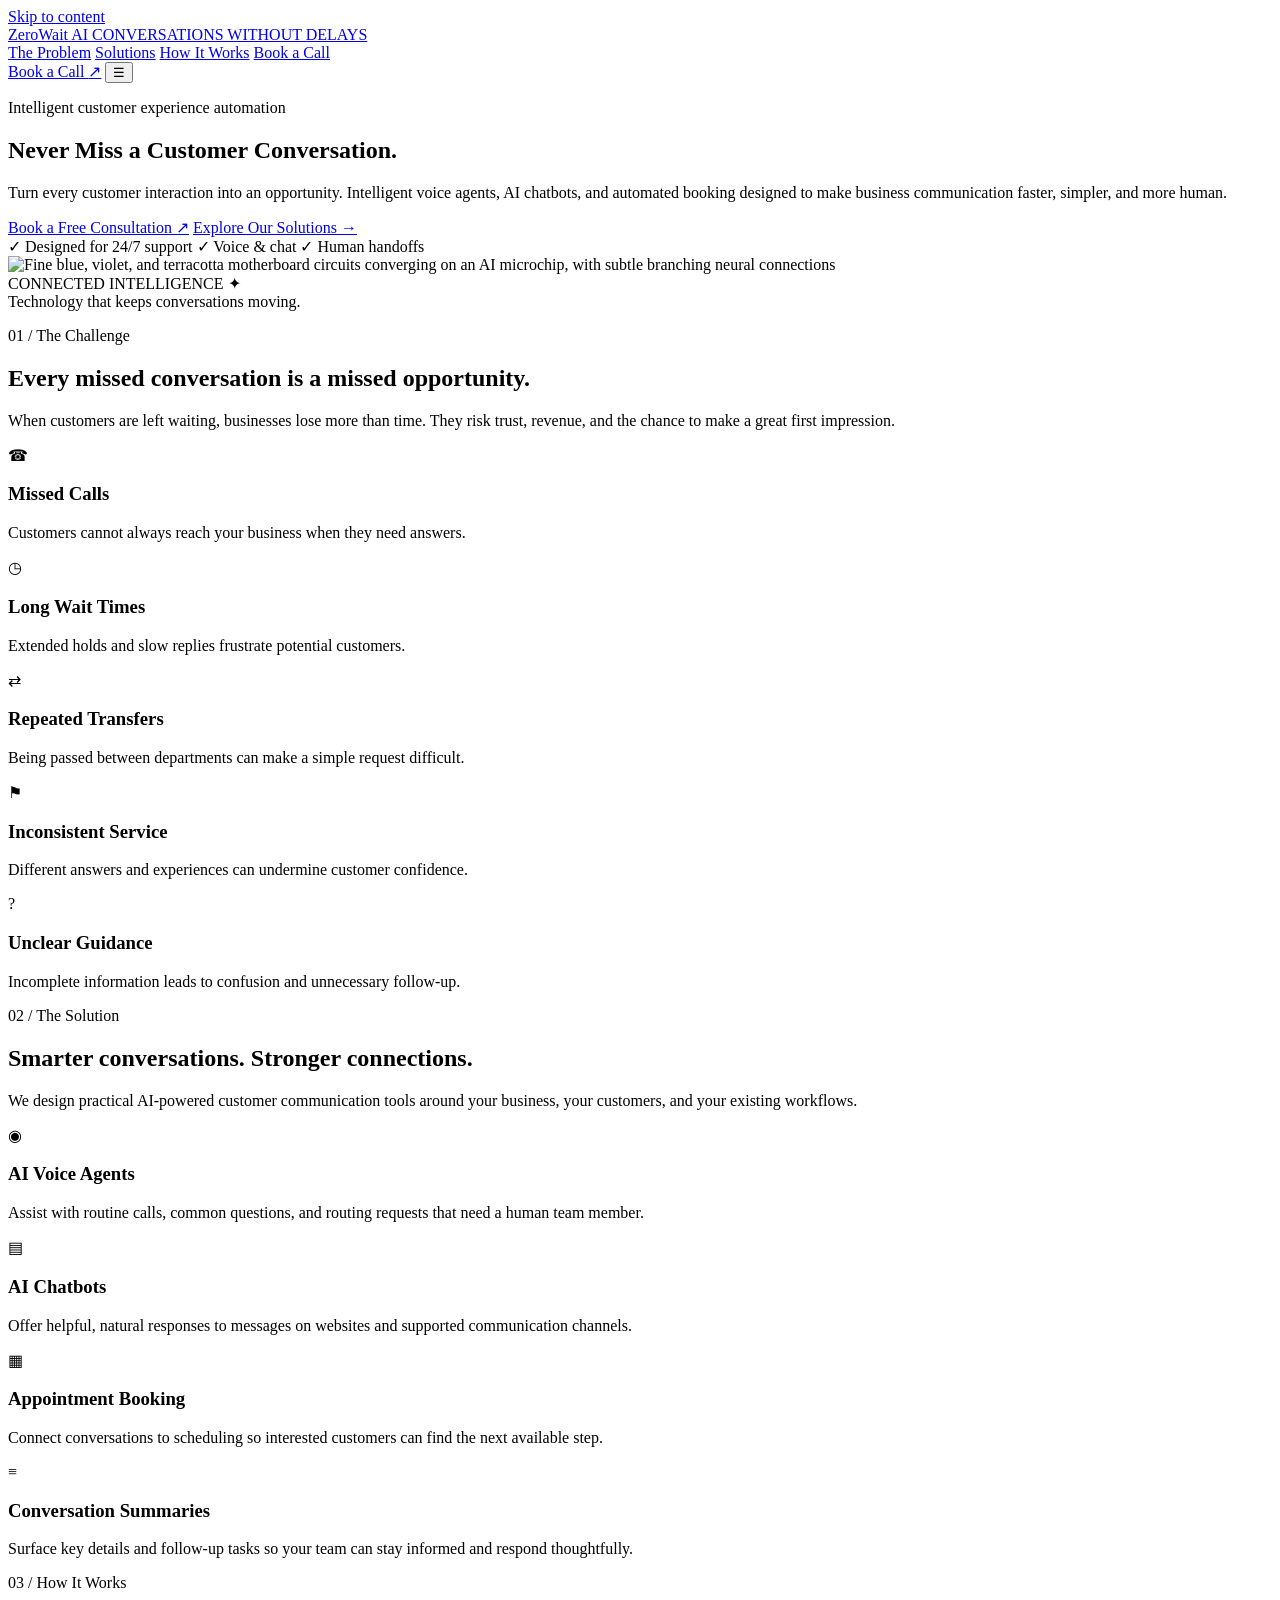
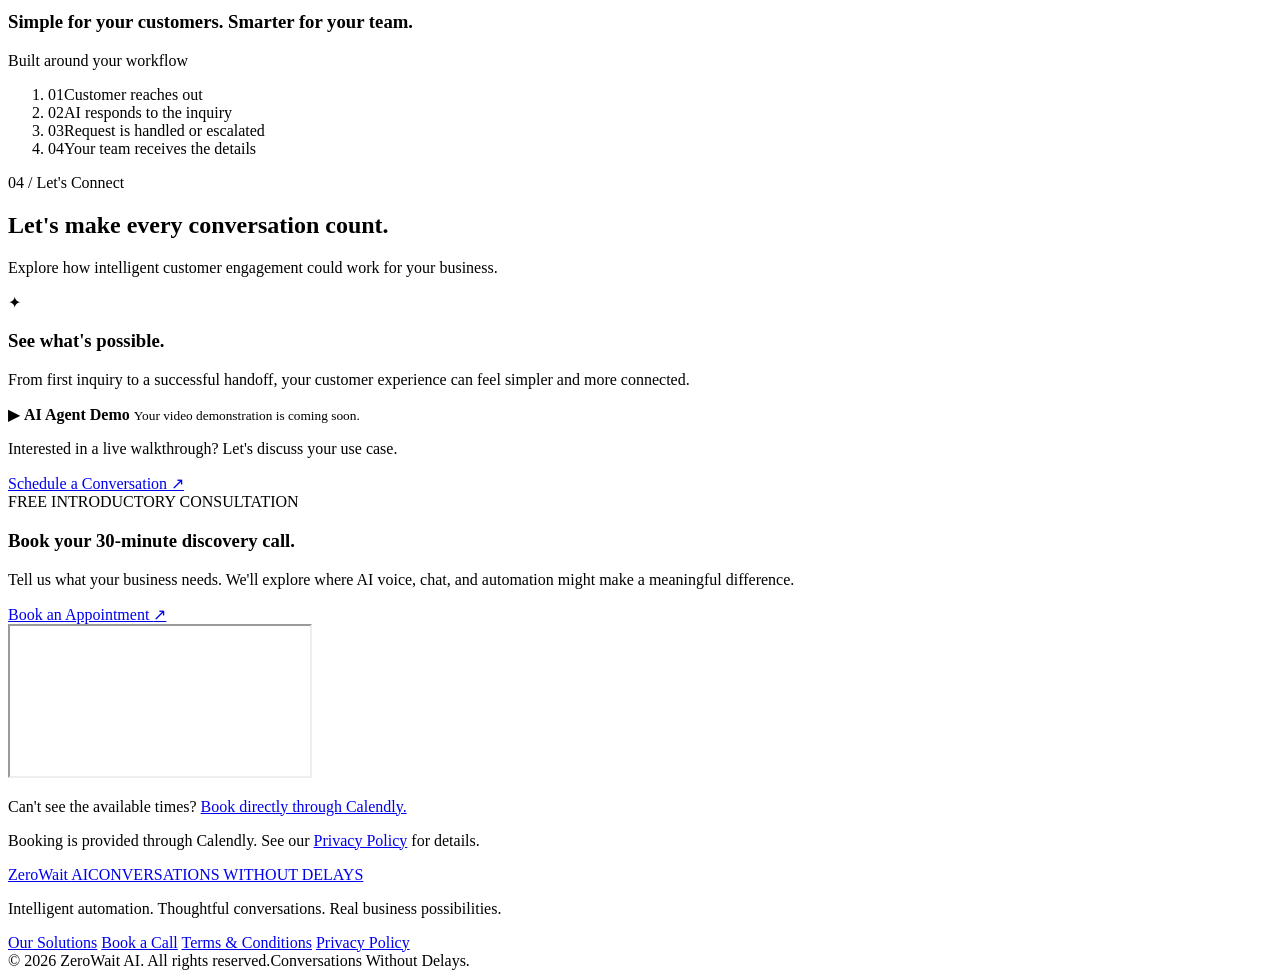
==== commit ee1e3a67: "Add files via upload" ====
--- a/index.html
+++ b/index.html
@@ -1,11 +1,174 @@
-<!doctype html><html lang="en"><head><meta charset="utf-8"><meta name="viewport" content="width=device-width, initial-scale=1"><meta name="theme-color" content="#06101d"><meta name="description" content="ZeroWaitAI helps businesses improve customer conversations with AI voice agents, chatbots, appointment booking and conversation summaries."><title>ZeroWaitAI — Intelligent Customer Experiences</title><link rel="preconnect" href="https://fonts.googleapis.com"><link rel="preconnect" href="https://fonts.gstatic.com" crossorigin><link href="https://fonts.googleapis.com/css2?family=Inter:wght@400;500;600;700&family=Space+Grotesk:wght@400;500;600;700&display=swap" rel="stylesheet"><style>
-:root{--bg:#06101d;--panel:#0b1a2c;--panel2:#0d2034;--cyan:#18c6ff;--blue:#258cff;--white:#f7fbff;--muted:#b2c6d7;--line:rgba(116,202,250,.2)}*{box-sizing:border-box}html{scroll-behavior:smooth;scroll-padding-top:90px}body{margin:0;background:var(--bg);color:var(--white);font:16px/1.65 Inter,system-ui,sans-serif;overflow-x:hidden}body:before{content:"";position:absolute;inset:0 0 auto;height:960px;pointer-events:none;background:radial-gradient(ellipse at 82% 17%,rgba(11,127,211,.18),transparent 43%),radial-gradient(ellipse at 12% 31%,rgba(18,86,161,.12),transparent 43%)}a{color:inherit;text-decoration:none}button{font:inherit}img{max-width:100%;display:block}.wrap{width:min(1180px,calc(100% - 48px));margin-inline:auto}.site-header{position:sticky;top:0;z-index:20;background:rgba(5,14,27,.92);border-bottom:1px solid rgba(114,189,240,.13);backdrop-filter:blur(18px)}.nav{height:80px;display:flex;align-items:center;justify-content:space-between;gap:24px}.brand{display:flex;flex-direction:column;gap:0;flex-shrink:0}.brand-name{font:700 28px/1.05 'Space Grotesk',sans-serif;letter-spacing:-1.4px}.brand-name span{color:var(--cyan)}.brand-sub{font-size:9px;letter-spacing:2.4px;color:#a5c2d8;margin-top:6px;font-weight:700}.links{display:flex;align-items:center;gap:32px;font-size:13px;font-weight:600;color:#c7d8e7}.links a:hover,.links a:focus-visible{color:var(--cyan)}.btn{display:inline-flex;justify-content:center;align-items:center;gap:10px;border-radius:10px;padding:13px 21px;min-height:48px;font-weight:700;font-size:13px;line-height:1.3;transition:transform .2s,background .2s,border-color .2s;border:1px solid transparent;cursor:pointer}.btn:hover{transform:translateY(-2px)}.btn:focus-visible,a:focus-visible{outline:3px solid var(--cyan);outline-offset:4px}.btn-primary{background:linear-gradient(125deg,#19c9ff,#1984ee);color:#03121d;box-shadow:0 9px 32px rgba(0,169,255,.18)}.btn-secondary{border-color:rgba(48,193,255,.56);background:rgba(4,31,53,.65);color:#effaff}.nav-cta{white-space:nowrap}.menu-toggle{display:none;border:1px solid var(--line);background:var(--panel);color:var(--white);padding:8px 12px;border-radius:8px;font-size:22px}.hero{position:relative;padding:82px 0 78px;overflow:hidden}.hero-grid{display:grid;grid-template-columns:minmax(0,1.06fr) minmax(0,.94fr);align-items:center;gap:44px}.hero-copy{position:relative;z-index:2}.eyebrow{display:flex;align-items:center;gap:12px;color:var(--cyan);text-transform:uppercase;letter-spacing:2.5px;font-weight:800;font-size:11px}.eyebrow:before{content:"";height:7px;width:7px;background:var(--cyan);border-radius:50%;box-shadow:0 0 15px var(--cyan)}h1,h2,h3,p{margin-top:0}h1,h2,h3{font-family:'Space Grotesk',sans-serif}h1{font-size:clamp(46px,5.2vw,75px);line-height:1.06;letter-spacing:-3.5px;margin:23px 0 23px;max-width:680px}h1 .accent,h2 .accent{color:var(--cyan)}.hero-lead{font-size:17px;line-height:1.85;color:var(--muted);max-width:520px;margin-bottom:30px}.hero-actions{display:flex;flex-wrap:wrap;gap:13px}.micro-proof{display:flex;flex-wrap:wrap;gap:12px 24px;margin-top:38px;color:#d3e5f1;font-size:12px;font-weight:600}.micro-proof span{display:flex;align-items:center;gap:9px}.check{color:var(--cyan);font-size:17px}.hero-art{position:relative;min-width:0;isolation:isolate}.hero-art:before{content:"";position:absolute;inset:-18px;background:radial-gradient(ellipse at center,rgba(13,143,238,.23),transparent 66%);filter:blur(20px);z-index:-1}.robot-frame{border-radius:28px;overflow:hidden;border:1px solid rgba(47,174,243,.35);box-shadow:0 25px 100px rgba(0,0,0,.48),0 0 55px rgba(6,135,235,.09);background:#071625}.robot-frame img{width:100%;height:auto;object-fit:contain;aspect-ratio:6/5}.image-tag{position:absolute;bottom:18px;left:18px;padding:10px 14px;border-radius:9px;background:rgba(4,14,25,.83);border:1px solid rgba(88,192,249,.3);backdrop-filter:blur(10px);font-size:11px;font-weight:700;letter-spacing:1.2px;color:#d5f4ff}.image-tag b{color:var(--cyan)}.divider{height:1px;background:linear-gradient(90deg,transparent,rgba(43,177,255,.48),transparent)}.section{padding:90px 0}.section-top{max-width:800px;margin-bottom:34px}.kicker{font-size:11px;letter-spacing:2.6px;font-weight:800;text-transform:uppercase;color:var(--cyan);margin-bottom:13px}.section h2{font-size:clamp(33px,4vw,51px);line-height:1.15;letter-spacing:-1.7px;margin-bottom:17px}.section-intro{color:var(--muted);font-size:15px;max-width:760px}.problems{display:grid;grid-template-columns:repeat(5,minmax(0,1fr));gap:13px}.tile{background:linear-gradient(155deg,rgba(16,43,68,.95),rgba(8,23,40,.96));border:1px solid var(--line);border-radius:17px;padding:23px 18px;min-width:0;transition:border-color .2s,transform .2s}.tile:hover{border-color:rgba(38,189,255,.58);transform:translateY(-3px)}.tile-icon{height:44px;width:44px;border-radius:12px;display:grid;place-items:center;color:var(--cyan);background:rgba(12,169,242,.11);border:1px solid rgba(46,188,252,.18);font-size:22px;margin-bottom:23px}.tile h3{font-size:16px;line-height:1.35;letter-spacing:-.2px;margin-bottom:11px}.tile p{font-size:12px;line-height:1.7;color:var(--muted);margin:0}.solution{background:linear-gradient(180deg,#081727 0%,#06101d 100%)}.solutions{display:grid;grid-template-columns:repeat(4,minmax(0,1fr));gap:16px}.solution-card{padding:26px 23px;min-height:228px}.solution-card .tile-icon{margin-bottom:24px}.solution-card h3{font-size:18px}.solution-card p{font-size:13px}.process{margin-top:56px;padding:30px;border:1px solid var(--line);border-radius:18px;background:rgba(9,29,49,.65)}.process h3{font-size:22px;letter-spacing:-.5px;margin-bottom:24px}.steps{display:grid;grid-template-columns:repeat(4,minmax(0,1fr));gap:14px}.step{position:relative;font-size:13px;font-weight:600;color:#d9e9f5;display:flex;align-items:flex-start;gap:11px}.step-number{flex-shrink:0;border:1px solid rgba(35,184,255,.45);background:rgba(11,168,241,.13);color:var(--cyan);width:30px;height:30px;display:grid;place-items:center;border-radius:50%;font-weight:800}.demo-book{display:grid;grid-template-columns:1fr 1fr;gap:24px;align-items:start;margin-top:55px}.feature-panel{border:1px solid var(--line);background:rgba(10,31,52,.72);border-radius:19px;padding:26px;min-width:0}.feature-panel h3{font-size:24px;letter-spacing:-.6px;margin-bottom:10px}.feature-panel p{color:var(--muted);font-size:13px}.video-placeholder{margin-top:21px;min-height:220px;border:1px dashed rgba(53,190,255,.55);border-radius:14px;background:radial-gradient(circle at center,rgba(19,137,222,.2),transparent 64%),linear-gradient(140deg,#071526,#0b2640);display:flex;flex-direction:column;align-items:center;justify-content:center;text-align:center;gap:13px;padding:25px}.play{display:grid;place-items:center;width:58px;height:58px;border-radius:50%;border:1px solid var(--cyan);color:var(--cyan);font-size:24px}.video-placeholder strong{font-size:14px}.video-placeholder small{color:var(--muted);font-size:11px;max-width:270px}.calendar-frame{background:#fff;border-radius:12px;overflow:hidden;min-height:580px;margin-top:20px}.calendar-frame iframe{display:block;border:0;width:100%;height:580px}.fallback{margin:14px 0 0!important;font-size:12px!important}.fallback a{color:var(--cyan);text-decoration:underline}.footer{border-top:1px solid var(--line);padding:32px 0;color:#92acc1}.footer-inner{display:flex;align-items:center;justify-content:space-between;gap:20px}.footer .brand-name{color:var(--white);font-size:23px}.footer small{font-size:12px}
-@media(max-width:1100px){.problems{grid-template-columns:repeat(3,minmax(0,1fr))}.hero-grid{gap:26px}h1{font-size:clamp(44px,5.5vw,64px)}.solutions{grid-template-columns:repeat(2,minmax(0,1fr))}}
-@media(max-width:760px){.wrap{width:min(100% - 36px,540px)}.nav{height:70px;gap:10px}.brand-name{font-size:24px}.brand-sub{font-size:7px;letter-spacing:1.6px}.links{display:none;position:absolute;left:0;right:0;top:70px;background:#071727;padding:18px 24px;border-bottom:1px solid var(--line);flex-direction:column;align-items:stretch;gap:16px}.links.open{display:flex}.menu-toggle{display:block;margin-left:auto}.nav-cta{display:none}.hero{padding:43px 0 54px}.hero-grid{grid-template-columns:1fr;gap:30px}.hero-copy{order:0}.hero-art{order:1;max-width:520px;width:100%;margin-inline:auto}h1{font-size:clamp(38px,9.5vw,55px);letter-spacing:-2px;margin:17px 0}.hero-lead{font-size:14px;line-height:1.75;margin-bottom:23px}.eyebrow{font-size:9px;letter-spacing:1.6px}.hero-actions .btn{flex:1 1 155px;padding:13px 12px}.micro-proof{margin-top:23px;gap:8px 17px;font-size:11px}.robot-frame{border-radius:18px}.image-tag{bottom:12px;left:12px;font-size:9px;padding:8px 10px}.section{padding:62px 0}.section h2{font-size:clamp(30px,8vw,42px);letter-spacing:-1.2px}.section-intro{font-size:14px}.problems{grid-template-columns:repeat(2,minmax(0,1fr));gap:11px}.tile{padding:19px 15px}.tile-icon{width:40px;height:40px;margin-bottom:15px}.tile h3{font-size:14px}.tile p{font-size:11px}.solutions{grid-template-columns:1fr;gap:12px}.solution-card{min-height:0;padding:21px}.solution-card .tile-icon{margin-bottom:15px}.process{padding:21px;margin-top:35px}.steps{grid-template-columns:1fr 1fr;gap:17px}.demo-book{grid-template-columns:1fr;margin-top:35px;gap:17px}.feature-panel{padding:20px}.calendar-frame{min-height:620px}.calendar-frame iframe{height:620px}.footer-inner{align-items:flex-start;flex-direction:column;gap:12px}}
-@media(max-width:390px){.wrap{width:calc(100% - 30px)}.problems{grid-template-columns:1fr}.hero-actions{flex-direction:column}.hero-actions .btn{flex:auto}.brand-name{font-size:23px}.steps{grid-template-columns:1fr}.hero{padding-top:34px}.image-tag{font-size:8px}}
-@media(prefers-reduced-motion:reduce){html{scroll-behavior:auto}*,*:before,*:after{transition:none!important;animation:none!important}}
-</style></head><body><header class="site-header"><div class="wrap nav"><a class="brand" href="#home" aria-label="ZeroWaitAI home"><span class="brand-name">ZeroWait<span>AI</span></span><span class="brand-sub">INTELLIGENT CUSTOMER EXPERIENCES</span></a><nav class="links" id="main-menu" aria-label="Main navigation"><a href="#problem">The Problem</a><a href="#solution">Our Solutions</a><a href="#demo">How It Works</a><a href="#book">Book a Call</a></nav><button class="menu-toggle" id="menu-toggle" aria-expanded="false" aria-controls="main-menu" aria-label="Toggle navigation">☰</button><a class="btn btn-primary nav-cta" href="#book">Book a Free Call ↗</a></div></header><main><section class="hero" id="home"><div class="wrap hero-grid"><div class="hero-copy"><div class="eyebrow">AI Voice <span style="opacity:.5">/</span> AI Chat <span style="opacity:.5">/</span> Automation</div><h1>The Future of <span class="accent">Customer Conversations.</span></h1><p class="hero-lead">Give every customer a better first response. AI-powered voice agents and chatbots that help your business answer questions, manage inquiries, and book appointments.</p><div class="hero-actions"><a class="btn btn-primary" href="#book">Book Free Consultation <span aria-hidden="true">↗</span></a><a class="btn btn-secondary" href="#demo">See How It Works <span aria-hidden="true">→</span></a></div><div class="micro-proof"><span><b class="check">✓</b> Designed for 24/7 support</span><span><b class="check">✓</b> Voice & chat</span><span><b class="check">✓</b> Smart handoffs</span></div></div><div class="hero-art"><div class="robot-frame"><img src="[data-uri]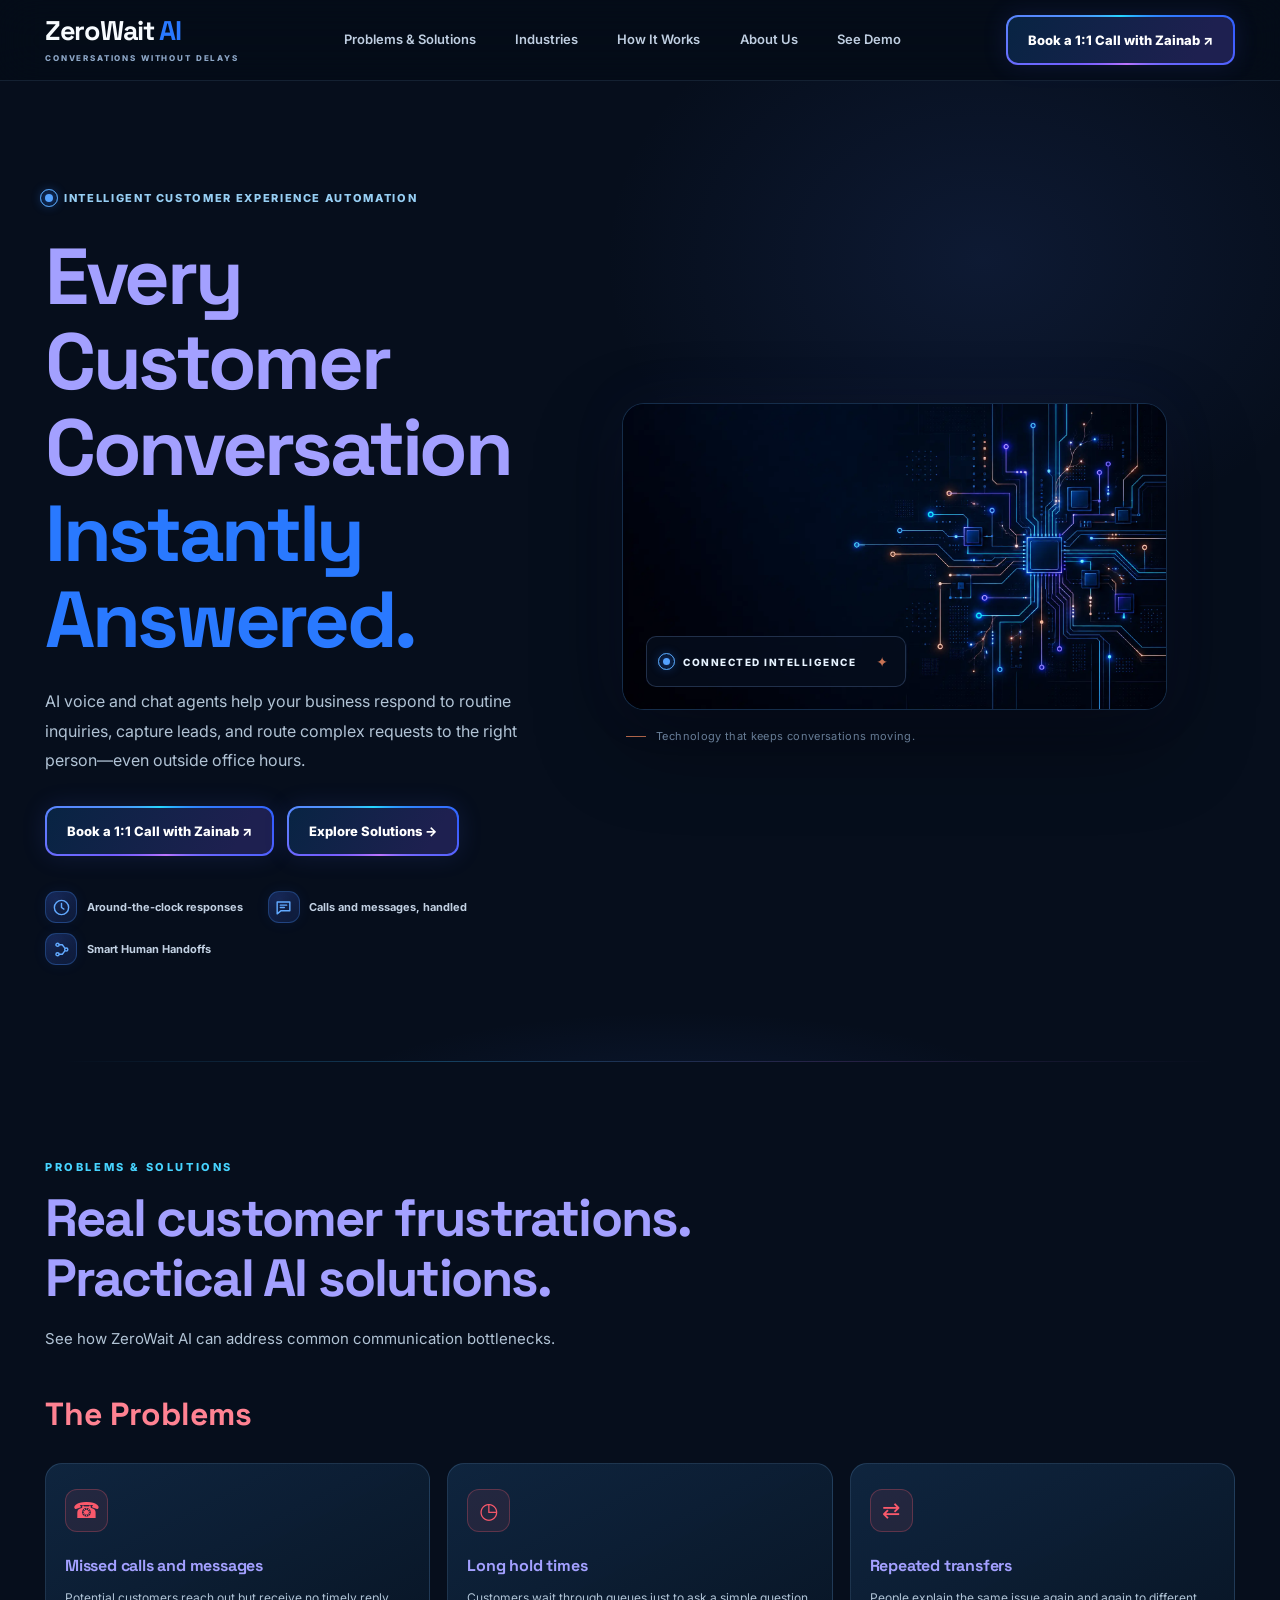
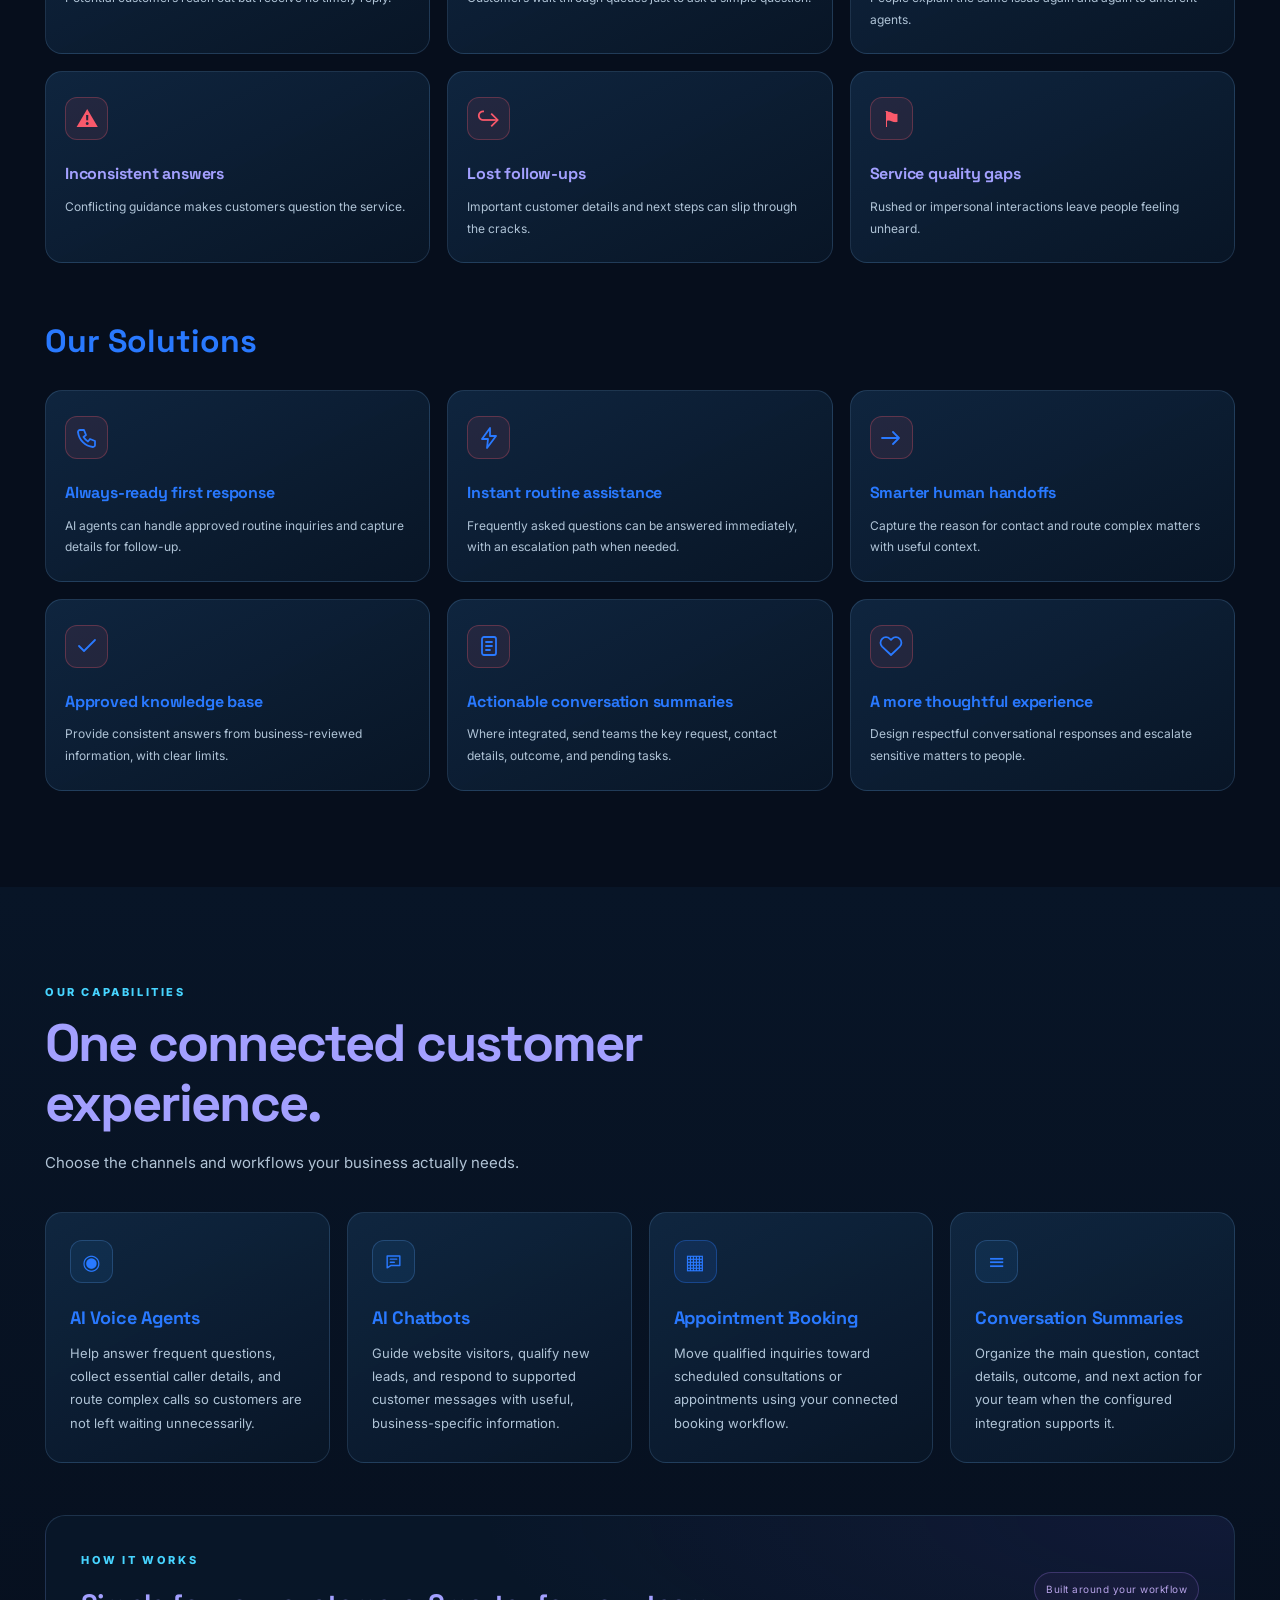
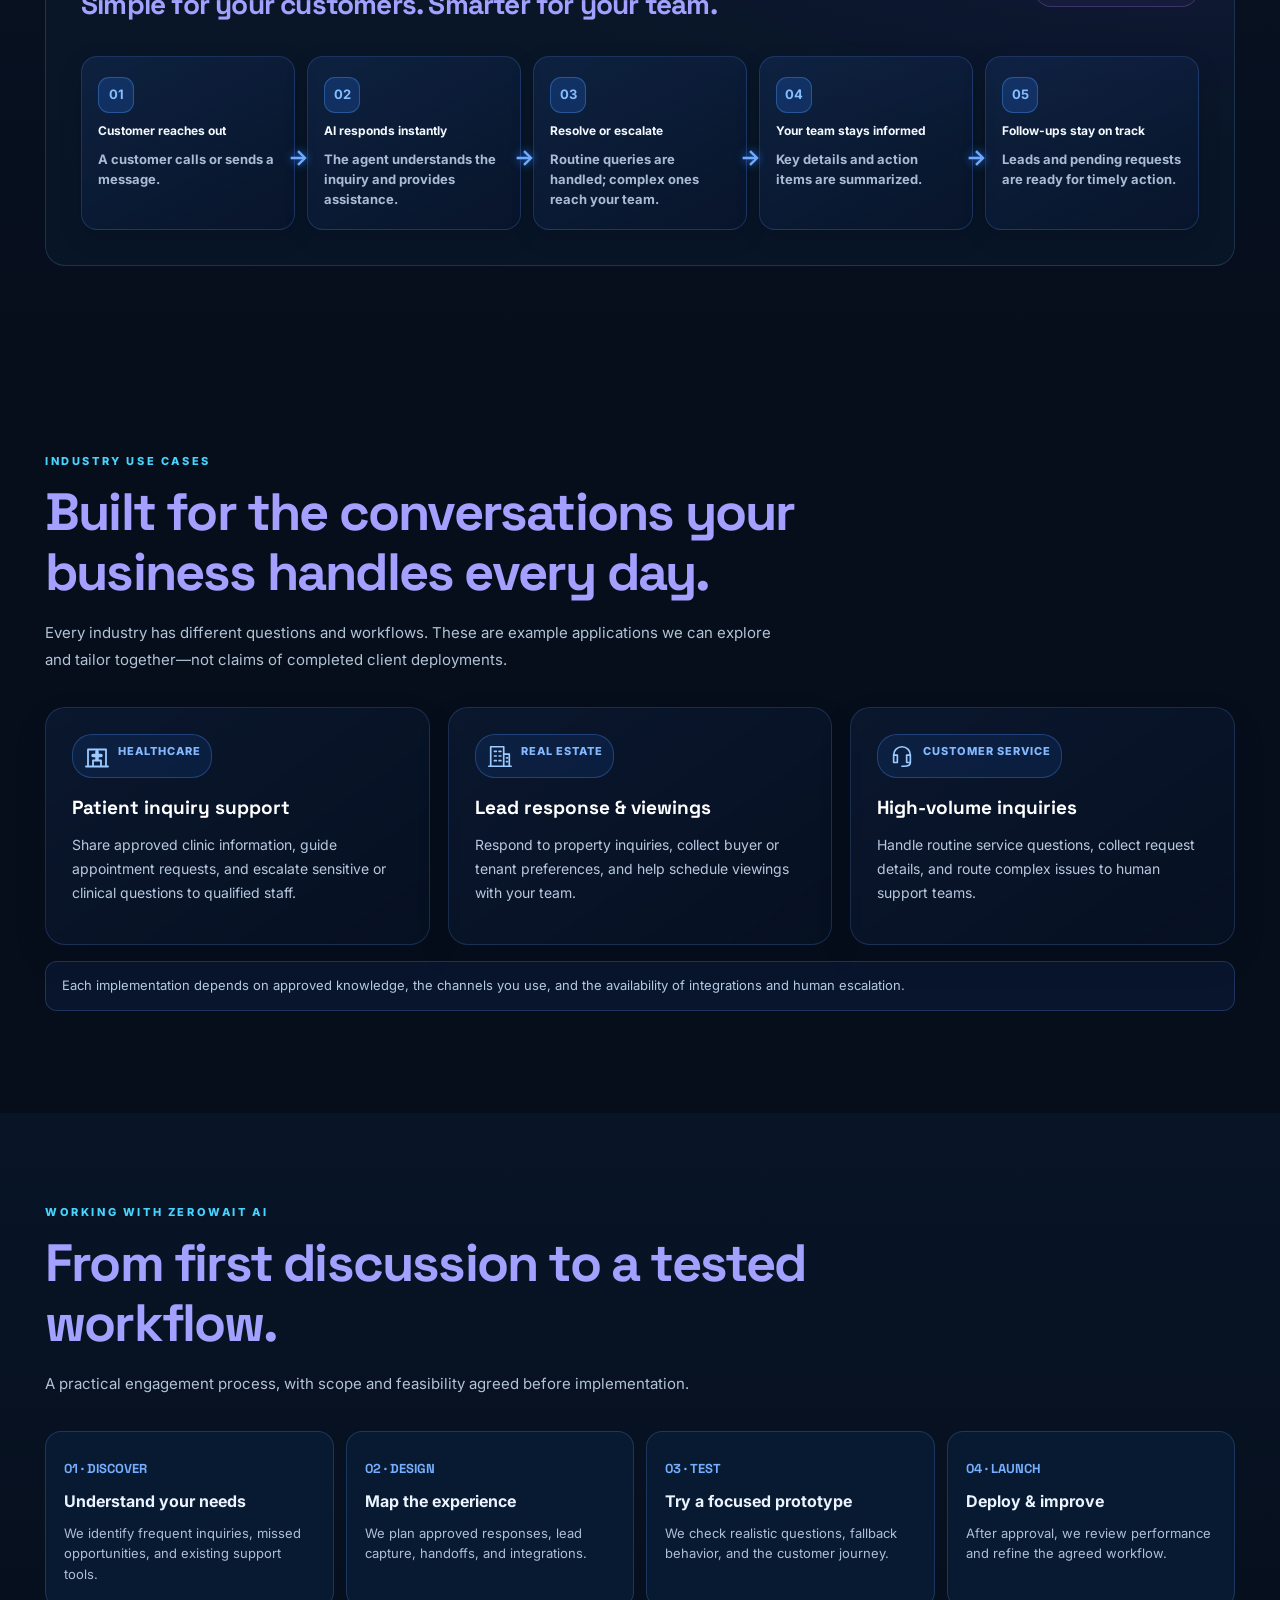
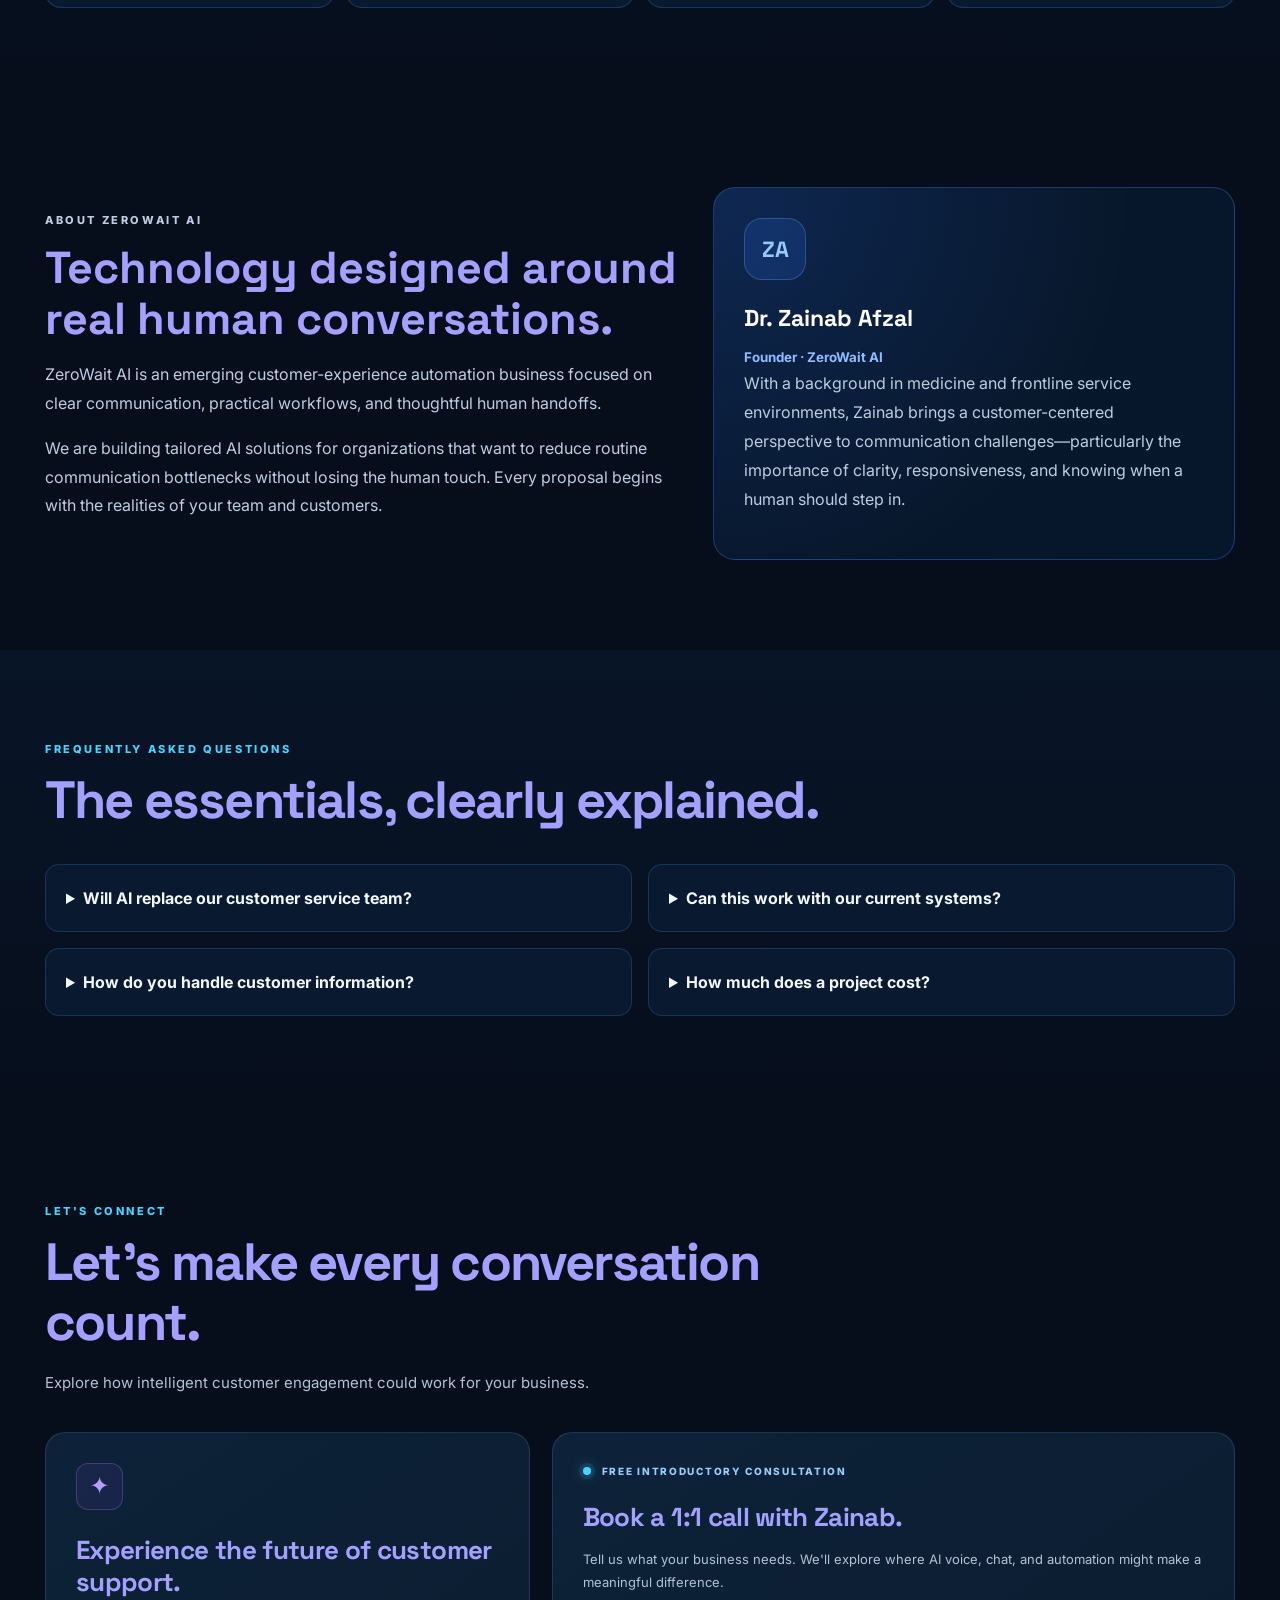
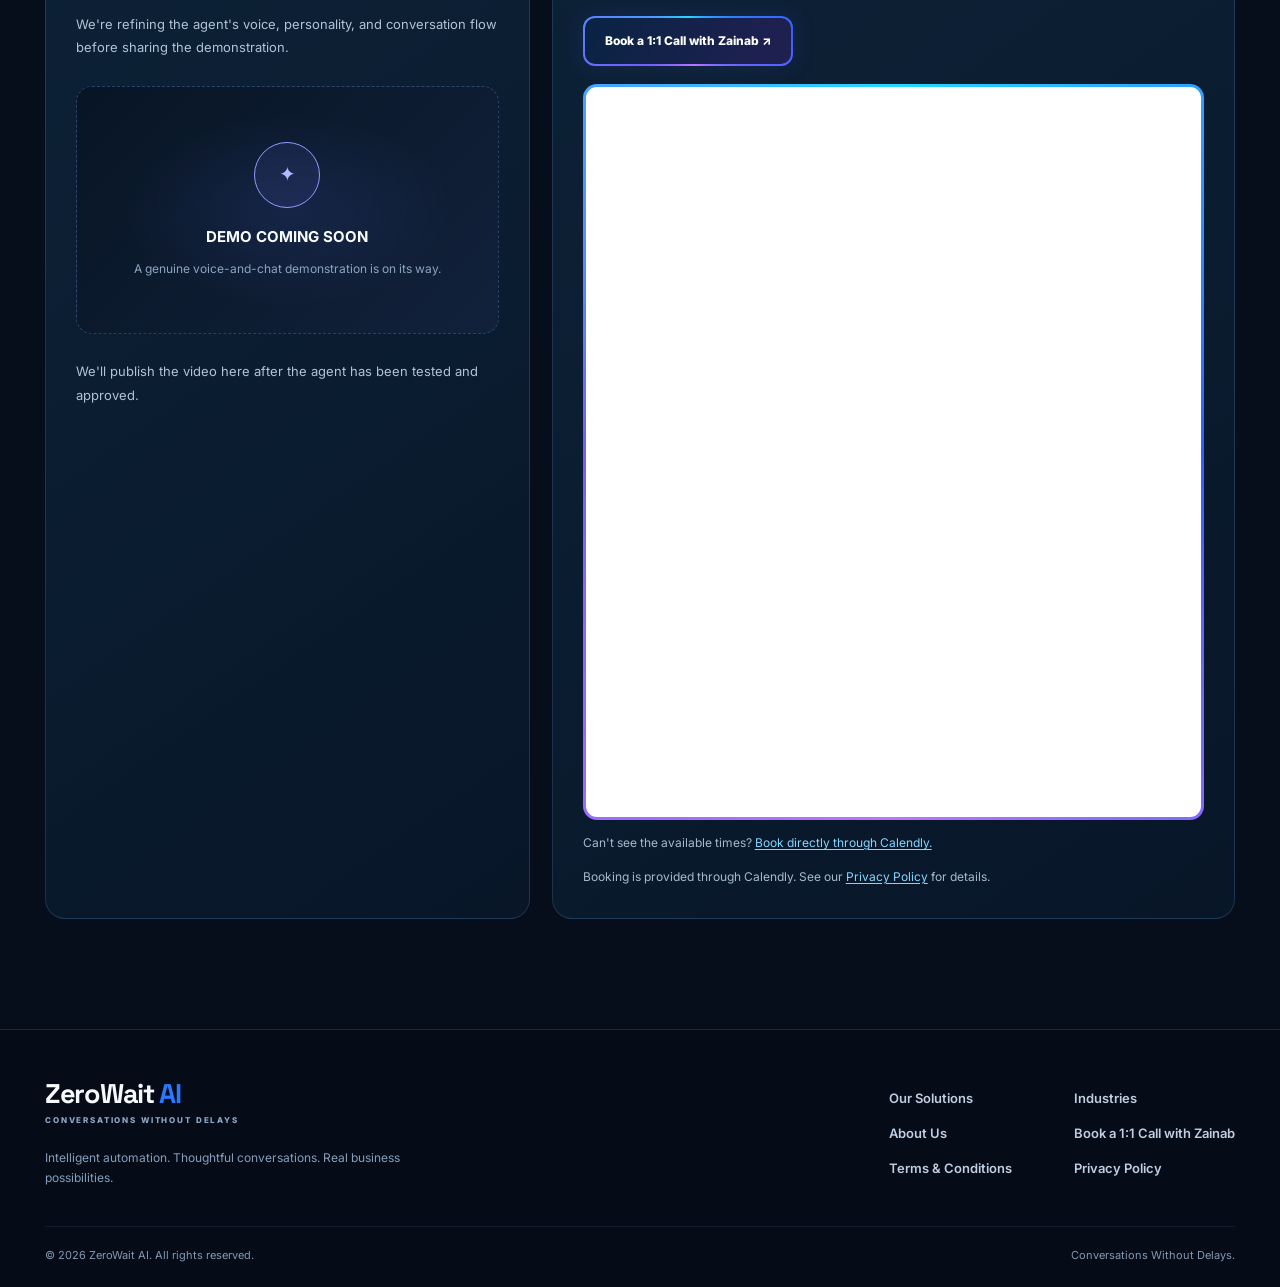
==== commit be738e0e: "Add files via upload Update website to V10" ====
--- a/index.html
+++ b/index.html
@@ -16,6 +16,109 @@
   <link href="https://fonts.googleapis.com/css2?family=Inter:wght@400;500;600;700&family=Space+Grotesk:wght@400;500;600;700&display=swap" rel="stylesheet">
   <link rel="preload" href="assets/zerowait-circuit-hero.webp" as="image" type="image/webp">
   <link rel="stylesheet" href="styles.css">
+  <style>
+    /* ZeroWait AI enhancements; supplements the existing site stylesheet. */
+    :root { --zw-electric: #2979ff; --zw-red: #fa596b; }
+    .brand-name > span { color: var(--zw-electric) !important; -webkit-text-fill-color: var(--zw-electric) !important; }
+    .nav-links a { position: relative; display: inline-flex; align-items: center; border-radius: 8px; padding: 8px 3px; transition: color .22s ease, text-shadow .22s ease, filter .22s ease; }
+    .nav-links a:hover, .nav-links a:focus-visible { color: #80bbff; transform: translateY(-2px); text-shadow: 0 0 7px rgba(63,148,255,.9), 0 0 19px rgba(43,110,255,.65); filter: drop-shadow(0 0 6px rgba(39,117,255,.35)); }
+    .nav-links a::after { content: ''; position: absolute; left: 3px; right: 3px; bottom: 1px; height: 2px; border-radius: 2px; background: linear-gradient(90deg, #2979ff, #8b63ff); transform: scaleX(0); transform-origin: center; transition: transform .22s ease; box-shadow: 0 0 11px rgba(74,131,255,.8); }
+    .nav-links a:hover::after, .nav-links a:focus-visible::after { transform: scaleX(1); }
+    .hero-title-blue { color: var(--zw-electric); -webkit-text-fill-color: var(--zw-electric); display: block; }
+    .eyebrow-dot, .visual-overlay .live-dot { position: relative; isolation: isolate; background: #54a2ff !important; box-shadow: 0 0 11px 3px rgba(41,121,255,.48); }
+    .eyebrow-dot::before, .eyebrow-dot::after, .visual-overlay .live-dot::before, .visual-overlay .live-dot::after { content: ""; position: absolute; inset: -5px; border: 1px solid rgba(91,173,255,.65); border-radius: 50%; pointer-events: none; animation: zw-radar 2.8s ease-out infinite; }
+    .eyebrow-dot::after, .visual-overlay .live-dot::after { animation-delay: 1.4s; }
+    @keyframes zw-radar { 0% { transform: scale(.55); opacity: .9; } 100% { transform: scale(2.6); opacity: 0; } }
+    .btn-solution { position: relative; display: inline-flex; align-items: center; justify-content: center; border: 1px solid transparent !important; background: linear-gradient(#07172a,#07172a) padding-box, conic-gradient(from var(--zw-angle,0deg),#2979ff,#955aff,#2979ff,#955aff,#2979ff) border-box !important; color: #fff !important; border-radius: 999px; animation: zw-outline 4s linear infinite; transition: transform .2s ease, box-shadow .2s ease; }
+    .btn-solution:hover, .btn-solution:focus-visible { transform: translateY(-2px); box-shadow: 0 0 20px rgba(67,113,255,.4); }
+    @property --zw-angle { syntax: '<angle>'; initial-value: 0deg; inherits: false; }
+    @keyframes zw-outline { to { --zw-angle: 360deg; } }
+    .hero-trust .trust-item { display: inline-flex; align-items: center; gap: .6rem; }
+    .hero-trust .trust-icon { width: 32px; height: 32px; display: inline-grid; place-items: center; color: #62aaff; border: 1px solid rgba(66,143,255,.32); border-radius: 11px; background: radial-gradient(circle at 35% 25%,rgba(75,118,255,.24),rgba(15,24,50,.55)); box-shadow: inset 0 0 14px rgba(49,107,255,.13),0 0 14px rgba(49,107,255,.08); flex-shrink: 0; transition: transform .2s, box-shadow .2s; }
+    .hero-trust .trust-item:hover .trust-icon { transform: translateY(-2px); box-shadow: 0 0 18px rgba(41,121,255,.37); }
+    .zw-icon { width: 19px; height: 19px; fill: none; stroke: currentColor; stroke-width: 1.8; stroke-linecap: round; stroke-linejoin: round; }
+    #problem .icon-box { color: var(--zw-red) !important; border-color: rgba(250,89,107,.28) !important; background: rgba(250,89,107,.09) !important; }
+    #solution .solution-card .icon-box { color: var(--zw-electric) !important; border-color: rgba(41,121,255,.28) !important; background: rgba(41,121,255,.09) !important; }
+    #solution .solution-card .icon-box .zw-icon { width: 24px; height: 24px; }
+    .circuit-frame { position: relative; isolation: isolate; }
+    .hero-grid { grid-template-columns: minmax(0,.82fr) minmax(0,1.18fr); gap: clamp(20px,2.8vw,45px); }
+    #hero-heading { font-size:clamp(56px,6.2vw,86px); }
+    .hero-visual { width:80%; justify-self:center; }
+    .circuit-frame img { aspect-ratio: 16 / 9; object-position: center; }
+    .circuit-traces { position:absolute; inset:0; width:100%; height:100%; z-index:2; pointer-events:none; opacity:.65; }
+    .circuit-traces path { fill:none; stroke-width:2.2; stroke-linejoin:round; stroke-linecap:round; stroke-dasharray:24 1100; filter:drop-shadow(0 0 4px currentColor); }
+    .circuit-traces .trace-blue { stroke:#68c9ff; color:#4aabff; animation: trace-forward 7.5s ease-in-out infinite alternate; }
+    .circuit-traces .trace-purple { stroke:#a18cff; color:#8a6fff; animation: trace-backward 8.4s ease-in-out infinite alternate; }
+    .circuit-traces .trace-orange { stroke:#ffbf9b; color:#ff9b70; animation: trace-forward 9.1s ease-in-out infinite alternate-reverse; }
+    @keyframes trace-forward { from { stroke-dashoffset:70; opacity:.3; } to { stroke-dashoffset:-340; opacity:.75; } }
+    @keyframes trace-backward { from { stroke-dashoffset:-390; opacity:.75; } to { stroke-dashoffset:35; opacity:.3; } }
+    .comparison-grid { display:grid; grid-template-columns:repeat(2,minmax(0,1fr)); gap:17px; }
+    .comparison-card { position:relative; padding:26px; border:1px solid rgba(83,149,237,.25); border-radius:20px; background:linear-gradient(145deg,rgba(25,53,91,.58),rgba(7,20,40,.94)); transition: transform .25s,border-color .25s,box-shadow .25s; }
+    .comparison-card:hover { transform:translateY(-5px); border-color:rgba(98,160,255,.58); box-shadow:0 14px 35px rgba(8,28,68,.32); }
+    .comparison-label { display:inline-flex; font-size:10px; font-weight:800; letter-spacing:.13em; text-transform:uppercase; margin-bottom:10px; }
+    .comparison-problem { color:#ff91a1; }
+    .comparison-solution { color:#7cb9ff; }
+    .comparison-card h3 { font-size:20px; margin:0 0 9px; color:#f7faff; }
+    .comparison-card p { color:#b4c6dc; font-size:14px; line-height:1.65; margin:0; }
+    .comparison-divider { height:1px; background:linear-gradient(90deg,rgba(89,151,249,.5),transparent); margin:20px 0; }
+    .comparison-card .solution-title { color:#bad8ff; font-size:16px; font-weight:700; margin-bottom:7px; }
+    .solution-anchor { scroll-margin-top:105px; }
+    .circuit-frame::after { content:none; }
+    .zw-split-heading { margin: 34px 0 22px; font-size:clamp(23px,2.8vw,32px); color:#f4f8ff; }
+    .zw-split-heading.problem-title { color:#ff8292; }
+    .zw-split-heading.solution-title { color:#82b6ff; margin-top:52px; }
+    .zw-group-grid { display:grid; grid-template-columns:repeat(3,minmax(0,1fr)); gap:17px; }
+    .zw-group-grid .info-card { height:100%; }
+    .zw-group-grid .icon-box { display:grid; place-items:center; font-size:22px; }
+    .zw-group-grid.problem-group .icon-box { color:#ff7588; border-color:rgba(250,89,107,.32); background:rgba(250,89,107,.1); }
+    .zw-group-grid.solution-group .icon-box { color:#2979FF !important; border-color:rgba(41,121,255,.34); background:rgba(41,121,255,.12); }
+    .zw-group-grid.solution-group .icon-box .zw-icon { width:24px; height:24px; stroke:#2979FF; }
+    .zw-group-grid.solution-group h3, .zw-split-heading.solution-title { color:#2979FF !important; }
+    .solution-grid .solution-card .icon-box, .solution-grid .solution-card h3 { color:#2979FF !important; }
+    .solution-grid .solution-card:nth-child(3) .icon-box { color:#2979FF !important; border-color:rgba(41,121,255,.34) !important; background:rgba(41,121,255,.12) !important; }
+    .zw-industry-symbol { display:inline-flex; width:28px; height:28px; align-items:center; justify-content:center; vertical-align:middle; margin-right:7px; color:#9dcbff; }
+    .zw-industry-symbol svg { width:26px; height:26px; fill:none; stroke:currentColor; stroke-width:1.8; stroke-linecap:round; stroke-linejoin:round; }
+    .zw-industry-symbol.hospital svg { width:29px; height:29px; }
+    .zw-industry-symbol.hospital .medical-cross { stroke-width:3.5; }
+    @media(max-width:900px) { .zw-group-grid { grid-template-columns:repeat(2,minmax(0,1fr)); } }
+    @media(max-width:600px) { .zw-group-grid { grid-template-columns:1fr; } }
+    .steps.zw-flow { display:grid !important; grid-template-columns: repeat(5,minmax(0,1fr)); gap:12px !important; margin:1.25rem 0 0; padding:0; list-style:none; counter-reset:none; }
+    .steps.zw-flow li { position:relative; display:flex !important; flex-direction:column; align-items:flex-start; gap:10px; min-width:0; padding:20px 16px !important; border:1px solid rgba(84,135,243,.24); border-radius:16px; background:linear-gradient(150deg,rgba(38,86,169,.19),rgba(8,21,45,.65)); box-shadow:0 8px 24px rgba(0,0,0,.13); }
+    .steps.zw-flow li:not(:last-child)::after { content:'→'; position:absolute; z-index:2; top:48%; right:-15px; font-size:22px; color:#6faaff; text-shadow:0 0 10px #2979ff; }
+    .steps.zw-flow .step-number { display:inline-flex; align-items:center; justify-content:center; flex-shrink:0; width:36px; height:36px; border-radius:11px; background:rgba(41,121,255,.2); color:#86bdff; border:1px solid rgba(80,158,255,.35); font-size:13px; font-weight:700; }
+    .steps.zw-flow .step-title { font-weight:700; line-height:1.35; color:#f4f8ff; }
+    .steps.zw-flow .step-desc { font-size:13px; line-height:1.55; color:#aabbd4; }
+    @media (min-width:821px) and (max-width:1100px) { .nav-links { display:none; position:absolute; top:80px; left:0; right:0; flex-direction:column; align-items:stretch; gap:6px; background:#071527; border-bottom:1px solid rgba(129,180,231,.2); padding:17px 28px 22px; } .nav-links.open { display:flex; } .nav-links a { padding:8px 0; } .menu-toggle { display:inline-flex; margin-left:auto; } .btn-header { display:none; } }
+    @media (max-width: 1000px) { .steps.zw-flow { grid-template-columns: repeat(2,minmax(0,1fr)); } .steps.zw-flow li::after { display:none; } }
+    @media (max-width: 560px) { .steps.zw-flow { grid-template-columns: 1fr; } .hero-trust .trust-item { margin-bottom: .35rem; } }
+    .zw-section { padding:clamp(64px,7vw,100px) 0; }
+    .zw-section .section-heading { margin-bottom:34px; }
+    .zw-card-grid { display:grid; grid-template-columns:repeat(3,minmax(0,1fr)); gap:18px; }
+    .zw-card { border:1px solid rgba(100,151,239,.2); border-radius:20px; padding:26px; background:linear-gradient(145deg,rgba(31,65,124,.18),rgba(6,17,36,.72)); box-shadow:0 14px 34px rgba(0,0,0,.1); }
+    .zw-card h3 { margin:14px 0 10px; font-size:19px; color:#fff; }
+    .zw-card p { color:#b7c8df; line-height:1.7; font-size:14px; }
+    .zw-card .zw-card-tag { display:inline-flex; font-size:11px; font-weight:800; letter-spacing:.09em; text-transform:uppercase; color:#84b9ff; border:1px solid rgba(80,150,255,.3); background:rgba(37,102,214,.13); padding:7px 10px; border-radius:20px; }
+    .zw-foundation { display:grid; grid-template-columns:1.1fr .9fr; gap:30px; align-items:center; }
+    .zw-foundation h2 { font-size:clamp(28px,3.5vw,46px); line-height:1.13; margin:12px 0 16px; }
+    .zw-foundation p { color:#bdcde0; line-height:1.8; }
+    .zw-founder-panel { border:1px solid rgba(73,138,255,.3); background:radial-gradient(circle at top left,rgba(42,96,213,.23),transparent 65%),#07172b; border-radius:22px; padding:30px; }
+    .zw-founder-panel .zw-monogram { display:grid; place-items:center; width:62px; height:62px; border-radius:18px; background:rgba(41,121,255,.17); color:#98c9ff; font:700 22px 'Space Grotesk',sans-serif; border:1px solid rgba(99,159,255,.3); }
+    .zw-founder-panel h3 { margin:20px 0 5px; color:#fff; font-size:23px; }
+    .zw-founder-panel small { color:#8fbcff; font-weight:700; }
+    .zw-stage-grid { display:grid; grid-template-columns:repeat(4,minmax(0,1fr)); gap:12px; margin-top:28px; }
+    .zw-stage { padding:22px 18px; border:1px solid rgba(90,150,244,.23); background:#081a31; border-radius:16px; }
+    .zw-stage strong { display:block; color:#eaf3ff; margin:8px 0; }
+    .zw-stage p { margin:0; font-size:13px; color:#aebed4; line-height:1.6; }
+    .zw-stage-number { color:#76afff; font:700 13px 'Space Grotesk',sans-serif; }
+    .zw-demo-notice { font-size:13px; padding:13px 16px; border:1px solid rgba(100,155,244,.24); border-radius:12px; color:#b4c9e4; background:rgba(41,121,255,.07); margin-top:16px; }
+    .zw-faq { display:grid; grid-template-columns:repeat(2,minmax(0,1fr)); gap:16px; }
+    .zw-faq details { border:1px solid rgba(100,151,239,.2); border-radius:14px; background:rgba(12,31,57,.65); padding:20px; }
+    .zw-faq summary { cursor:pointer; color:#f2f7ff; font-weight:700; }
+    .zw-faq details p { color:#aec1d9; line-height:1.7; font-size:14px; margin:12px 0 0; }
+    @media(max-width:900px) { .zw-card-grid { grid-template-columns:repeat(2,minmax(0,1fr)); } .zw-foundation { grid-template-columns:1fr; } .zw-stage-grid { grid-template-columns:repeat(2,minmax(0,1fr)); } .hero-grid {grid-template-columns:1fr;} }
+    @media(max-width:600px) { .zw-card-grid,.zw-faq,.zw-stage-grid,.comparison-grid { grid-template-columns:1fr; } .zw-card { padding:22px; } .comparison-card {padding:21px;} }
+    @media (prefers-reduced-motion: reduce) { .eyebrow-dot::before, .eyebrow-dot::after, .visual-overlay .live-dot::before, .visual-overlay .live-dot::after, .btn-solution, .circuit-traces path { animation: none !important; } .circuit-traces { opacity:.25; } }
+  </style>
   <script defer src="main.js"></script>
 </head>
 <body>
@@ -27,12 +130,13 @@
         <span class="brand-sub">CONVERSATIONS WITHOUT DELAYS</span>
       </a>
       <nav class="nav-links" id="main-menu" aria-label="Main navigation">
-        <a href="#problem">The Problem</a>
-        <a href="#solution">Solutions</a>
+        <a href="#problem">Problems &amp; Solutions</a>
+        <a href="#industries">Industries</a>
         <a href="#process">How It Works</a>
-        <a href="#book">Book a Call</a>
+        <a href="#about">About Us</a>
+        <a href="#demo">See Demo</a>
       </nav>
-      <a class="btn btn-glow btn-header" href="#book"><span>Book a Call <span aria-hidden="true">↗</span></span></a>
+      <a class="btn btn-glow btn-header" href="#book"><span>Book a 1:1 Call with Zainab <span aria-hidden="true">↗</span></span></a>
       <button class="menu-toggle" id="menu-toggle" type="button" aria-expanded="false" aria-controls="main-menu" aria-label="Open navigation menu">
         <span aria-hidden="true">☰</span>
       </button>
@@ -45,21 +149,28 @@
       <div class="wrap hero-grid">
         <div class="hero-copy">
           <p class="eyebrow"><span class="eyebrow-dot" aria-hidden="true"></span> Intelligent customer experience automation</p>
-          <h1 id="hero-heading">Never Miss a <span class="text-gradient">Customer Conversation.</span></h1>
-          <p class="hero-lead">Turn every customer interaction into an opportunity. Intelligent voice agents, AI chatbots, and automated booking designed to make business communication faster, simpler, and more human.</p>
+          <h1 id="hero-heading">Every Customer Conversation <span class="hero-title-blue">Instantly Answered.</span></h1>
+          <p class="hero-lead">AI voice and chat agents help your business respond to routine inquiries, capture leads, and route complex requests to the right person—even outside office hours.</p>
           <div class="hero-actions">
-            <a class="btn btn-glow" href="#book"><span>Book a Free Consultation <span aria-hidden="true">↗</span></span></a>
-            <a class="btn btn-outline" href="#solution">Explore Our Solutions <span aria-hidden="true">→</span></a>
+            <a class="btn btn-glow" href="#book"><span>Book a 1:1 Call with Zainab <span aria-hidden="true">↗</span></span></a>
+            <a class="btn btn-glow" href="#solution"><span>Explore Solutions <span aria-hidden="true">→</span></span></a>
           </div>
           <div class="hero-trust" aria-label="Service highlights">
-            <span><span class="check" aria-hidden="true">✓</span> Designed for 24/7 support</span>
-            <span><span class="check" aria-hidden="true">✓</span> Voice & chat</span>
-            <span><span class="check" aria-hidden="true">✓</span> Human handoffs</span>
+            <span class="trust-item"><span class="trust-icon" aria-hidden="true"><svg class="zw-icon" viewBox="0 0 24 24"><circle cx="12" cy="12" r="9"/><path d="M12 7v5l3 2"/></svg></span> Around-the-clock responses</span>
+            <span class="trust-item"><span class="trust-icon" aria-hidden="true"><svg class="zw-icon" viewBox="0 0 24 24"><path d="M4 5h16v11H9l-5 4z"/><path d="M8 9h8M8 12h5"/></svg></span> Calls and messages, handled</span>
+            <span class="trust-item"><span class="trust-icon" aria-hidden="true"><svg class="zw-icon" viewBox="0 0 24 24"><circle cx="7" cy="6" r="2"/><circle cx="18" cy="12" r="2"/><circle cx="7" cy="18" r="2"/><path d="M9 6h4l3 4M9 18h4l3-4"/></svg></span> Smart Human Handoffs</span>
           </div>
         </div>
         <div class="hero-visual">
           <div class="circuit-frame">
             <img src="assets/zerowait-circuit-hero.webp" alt="Fine blue, violet, and terracotta motherboard circuits converging on an AI microchip, with subtle branching neural connections" width="1672" height="941" fetchpriority="high">
+            <svg class="circuit-traces" viewBox="0 0 1672 941" preserveAspectRatio="xMidYMid meet" aria-hidden="true" focusable="false">
+              <path class="trace-blue" d="M720 435 H970 L1018 482 H1140 L1160 463 H1230"/>
+              <path class="trace-orange" d="M832 463 H965 L1004 503 H1162 L1184 482 H1234"/>
+              <path class="trace-purple" d="M1004 275 H1190 V400 L1234 437"/>
+              <path class="trace-blue" d="M1351 452 H1516 L1586 522 H1672"/>
+              <path class="trace-purple" d="M1345 525 V607 L1385 655 V722"/>
+            </svg>
             <div class="visual-overlay" aria-hidden="true">
               <span class="live-dot"></span>
               <span>CONNECTED INTELLIGENCE</span>
@@ -76,73 +187,145 @@
     <section class="section" id="problem" aria-labelledby="problem-heading">
       <div class="wrap">
         <div class="section-heading">
-          <p class="kicker">01 / The Challenge</p>
-          <h2 id="problem-heading">Every missed conversation is a <span class="text-gradient">missed opportunity.</span></h2>
-          <p>When customers are left waiting, businesses lose more than time. They risk trust, revenue, and the chance to make a great first impression.</p>
-        </div>
-        <div class="problem-grid">
-          <article class="info-card"><span class="icon-box" aria-hidden="true">☎</span><h3>Missed Calls</h3><p>Customers cannot always reach your business when they need answers.</p></article>
-          <article class="info-card"><span class="icon-box" aria-hidden="true">◷</span><h3>Long Wait Times</h3><p>Extended holds and slow replies frustrate potential customers.</p></article>
-          <article class="info-card"><span class="icon-box" aria-hidden="true">⇄</span><h3>Repeated Transfers</h3><p>Being passed between departments can make a simple request difficult.</p></article>
-          <article class="info-card"><span class="icon-box" aria-hidden="true">⚑</span><h3>Inconsistent Service</h3><p>Different answers and experiences can undermine customer confidence.</p></article>
-          <article class="info-card"><span class="icon-box" aria-hidden="true">?</span><h3>Unclear Guidance</h3><p>Incomplete information leads to confusion and unnecessary follow-up.</p></article>
-        </div>
-      </div>
-    </section>
-
-    <section class="section section-alt" id="solution" aria-labelledby="solution-heading">
-      <div class="wrap">
-        <div class="section-heading">
-          <p class="kicker">02 / The Solution</p>
-          <h2 id="solution-heading">Smarter conversations. <span class="text-gradient">Stronger connections.</span></h2>
-          <p>We design practical AI-powered customer communication tools around your business, your customers, and your existing workflows.</p>
+          <p class="kicker">Problems &amp; Solutions</p>
+          <h2 id="problem-heading">Real customer frustrations. <span class="text-gradient">Practical AI solutions.</span></h2>
+          <p>See how ZeroWait AI can address common communication bottlenecks.</p>
+        </div>
+        <h3 class="zw-split-heading problem-title">The Problems</h3>
+        <div class="zw-group-grid problem-group">
+          <article class="info-card"><span class="icon-box" aria-hidden="true">☎</span><h3>Missed calls and messages</h3><p>Potential customers reach out but receive no timely reply.</p></article>
+          <article class="info-card"><span class="icon-box" aria-hidden="true">◷</span><h3>Long hold times</h3><p>Customers wait through queues just to ask a simple question.</p></article>
+          <article class="info-card"><span class="icon-box" aria-hidden="true">⇄</span><h3>Repeated transfers</h3><p>People explain the same issue again and again to different agents.</p></article>
+          <article class="info-card"><span class="icon-box" aria-hidden="true">⚠</span><h3>Inconsistent answers</h3><p>Conflicting guidance makes customers question the service.</p></article>
+          <article class="info-card"><span class="icon-box" aria-hidden="true">↪</span><h3>Lost follow-ups</h3><p>Important customer details and next steps can slip through the cracks.</p></article>
+          <article class="info-card"><span class="icon-box" aria-hidden="true">⚑</span><h3>Service quality gaps</h3><p>Rushed or impersonal interactions leave people feeling unheard.</p></article>
+        </div>
+        <h3 id="solution" class="zw-split-heading solution-title solution-anchor">Our Solutions</h3>
+        <div class="zw-group-grid solution-group">
+          <article class="info-card"><span class="icon-box" aria-hidden="true"><svg class="zw-icon" viewBox="0 0 24 24"><path d="M5 4h4l2 5-2.5 2a16 16 0 0 0 4.5 4.5L15 13l5 2v4a2 2 0 0 1-2.1 2A17 17 0 0 1 3 6.1 2 2 0 0 1 5 4z"/></svg></span><h3>Always-ready first response</h3><p>AI agents can handle approved routine inquiries and capture details for follow-up.</p></article>
+          <article class="info-card"><span class="icon-box" aria-hidden="true"><svg class="zw-icon" viewBox="0 0 24 24"><path d="M13 2 5 13h6l-1 9 9-12h-6z"/></svg></span><h3>Instant routine assistance</h3><p>Frequently asked questions can be answered immediately, with an escalation path when needed.</p></article>
+          <article class="info-card"><span class="icon-box" aria-hidden="true"><svg class="zw-icon" viewBox="0 0 24 24"><path d="M3 12h17M14 6l6 6-6 6"/></svg></span><h3>Smarter human handoffs</h3><p>Capture the reason for contact and route complex matters with useful context.</p></article>
+          <article class="info-card"><span class="icon-box" aria-hidden="true"><svg class="zw-icon" viewBox="0 0 24 24"><path d="m4 12 5 5L20 6"/></svg></span><h3>Approved knowledge base</h3><p>Provide consistent answers from business-reviewed information, with clear limits.</p></article>
+          <article class="info-card"><span class="icon-box" aria-hidden="true"><svg class="zw-icon" viewBox="0 0 24 24"><rect x="5" y="3" width="14" height="18" rx="2"/><path d="M9 8h6M9 12h6M9 16h4"/></svg></span><h3>Actionable conversation summaries</h3><p>Where integrated, send teams the key request, contact details, outcome, and pending tasks.</p></article>
+          <article class="info-card"><span class="icon-box" aria-hidden="true"><svg class="zw-icon" viewBox="0 0 24 24"><path d="M20.8 4.8a5.5 5.5 0 0 0-7.8 0L12 5.9l-1.1-1.1a5.5 5.5 0 0 0-7.8 7.8L12 21l8.8-8.4a5.5 5.5 0 0 0 0-7.8z"/></svg></span><h3>A more thoughtful experience</h3><p>Design respectful conversational responses and escalate sensitive matters to people.</p></article>
+        </div>
+      </div>
+    </section>
+
+    <section class="section section-alt" aria-labelledby="solution-heading">
+      <div class="wrap">
+        <div class="section-heading">
+          <p class="kicker">Our Capabilities</p>
+          <h2 id="solution-heading">One connected <span class="text-gradient">customer experience.</span></h2>
+          <p>Choose the channels and workflows your business actually needs.</p>
         </div>
         <div class="solution-grid">
-          <article class="info-card solution-card"><span class="icon-box" aria-hidden="true">◉</span><h3>AI Voice Agents</h3><p>Assist with routine calls, common questions, and routing requests that need a human team member.</p></article>
-          <article class="info-card solution-card"><span class="icon-box" aria-hidden="true">▤</span><h3>AI Chatbots</h3><p>Offer helpful, natural responses to messages on websites and supported communication channels.</p></article>
-          <article class="info-card solution-card"><span class="icon-box" aria-hidden="true">▦</span><h3>Appointment Booking</h3><p>Connect conversations to scheduling so interested customers can find the next available step.</p></article>
-          <article class="info-card solution-card"><span class="icon-box" aria-hidden="true">≡</span><h3>Conversation Summaries</h3><p>Surface key details and follow-up tasks so your team can stay informed and respond thoughtfully.</p></article>
+          <article class="info-card solution-card"><span class="icon-box" aria-hidden="true">◉</span><h3>AI Voice Agents</h3><p>Help answer frequent questions, collect essential caller details, and route complex calls so customers are not left waiting unnecessarily.</p></article>
+          <article class="info-card solution-card"><span class="icon-box" aria-hidden="true"><svg class="zw-icon" viewBox="0 0 24 24"><path d="M4 5h16v12H9l-5 3z"/><path d="M8 9h8M8 13h5"/></svg></span><h3>AI Chatbots</h3><p>Guide website visitors, qualify new leads, and respond to supported customer messages with useful, business-specific information.</p></article>
+          <article class="info-card solution-card"><span class="icon-box" aria-hidden="true">▦</span><h3>Appointment Booking</h3><p>Move qualified inquiries toward scheduled consultations or appointments using your connected booking workflow.</p></article>
+          <article class="info-card solution-card"><span class="icon-box" aria-hidden="true">≡</span><h3>Conversation Summaries</h3><p>Organize the main question, contact details, outcome, and next action for your team when the configured integration supports it.</p></article>
         </div>
         <div class="process-panel" id="process">
           <div class="process-heading">
-            <div><p class="kicker">03 / How It Works</p><h3>Simple for your customers. Smarter for your team.</h3></div>
+            <div><p class="kicker">How It Works</p><h3>Simple for your customers. Smarter for your team.</h3></div>
             <span class="process-chip">Built around your workflow</span>
           </div>
-          <ol class="steps">
-            <li><span class="step-number">01</span><span>Customer reaches out</span></li>
-            <li><span class="step-number">02</span><span>AI responds to the inquiry</span></li>
-            <li><span class="step-number">03</span><span>Request is handled or escalated</span></li>
-            <li><span class="step-number">04</span><span>Your team receives the details</span></li>
+          <ol class="steps zw-flow" aria-label="Five-step customer conversation workflow">
+            <li><span class="step-number">01</span><span class="step-title">Customer reaches out</span><span class="step-desc">A customer calls or sends a message.</span></li>
+            <li><span class="step-number">02</span><span class="step-title">AI responds instantly</span><span class="step-desc">The agent understands the inquiry and provides assistance.</span></li>
+            <li><span class="step-number">03</span><span class="step-title">Resolve or escalate</span><span class="step-desc">Routine queries are handled; complex ones reach your team.</span></li>
+            <li><span class="step-number">04</span><span class="step-title">Your team stays informed</span><span class="step-desc">Key details and action items are summarized.</span></li>
+            <li><span class="step-number">05</span><span class="step-title">Follow-ups stay on track</span><span class="step-desc">Leads and pending requests are ready for timely action.</span></li>
           </ol>
         </div>
       </div>
     </section>
 
+    <section class="section zw-section" id="industries" aria-labelledby="industries-heading">
+      <div class="wrap">
+        <div class="section-heading">
+          <p class="kicker">Industry Use Cases</p>
+          <h2 id="industries-heading">Built for the conversations <span class="text-gradient">your business handles every day.</span></h2>
+          <p>Every industry has different questions and workflows. These are example applications we can explore and tailor together—not claims of completed client deployments.</p>
+        </div>
+        <div class="zw-card-grid">
+          <article class="zw-card"><span class="zw-card-tag"><span class="zw-industry-symbol hospital" aria-hidden="true"><svg viewBox="0 0 28 28"><path d="M5 25V8h18v17M3 25h22M10 25v-6h8v6"/><path class="medical-cross" d="M14 10v8M10 14h8"/></svg></span>Healthcare</span><h3>Patient inquiry support</h3><p>Share approved clinic information, guide appointment requests, and escalate sensitive or clinical questions to qualified staff.</p></article>
+          <article class="zw-card"><span class="zw-card-tag"><span class="zw-industry-symbol" aria-hidden="true"><svg viewBox="0 0 28 28"><path d="M4 25V4h14v21M18 12h6v13M2 25h24M8 9h2M13 9h2M8 14h2M13 14h2M8 19h2M13 19h2M21 16h1M21 20h1"/></svg></span>Real Estate</span><h3>Lead response &amp; viewings</h3><p>Respond to property inquiries, collect buyer or tenant preferences, and help schedule viewings with your team.</p></article>
+          <article class="zw-card"><span class="zw-card-tag"><span class="zw-industry-symbol" aria-hidden="true"><svg viewBox="0 0 28 28"><path d="M5 15v-2a9 9 0 0 1 18 0v2M5 15v6h4v-8H5v2M23 15v6h-4v-8h4v2M23 21c0 3-3 4-7 4h-2"/></svg></span>Customer Service</span><h3>High-volume inquiries</h3><p>Handle routine service questions, collect request details, and route complex issues to human support teams.</p></article>
+        </div>
+        <p class="zw-demo-notice">Each implementation depends on approved knowledge, the channels you use, and the availability of integrations and human escalation.</p>
+      </div>
+    </section>
+
+    <section class="section section-alt zw-section" id="delivery" aria-labelledby="delivery-heading">
+      <div class="wrap">
+        <div class="section-heading">
+          <p class="kicker">Working With ZeroWait AI</p>
+          <h2 id="delivery-heading">From first discussion <span class="text-gradient">to a tested workflow.</span></h2>
+          <p>A practical engagement process, with scope and feasibility agreed before implementation.</p>
+        </div>
+        <div class="zw-stage-grid">
+          <div class="zw-stage"><span class="zw-stage-number">01 · DISCOVER</span><strong>Understand your needs</strong><p>We identify frequent inquiries, missed opportunities, and existing support tools.</p></div>
+          <div class="zw-stage"><span class="zw-stage-number">02 · DESIGN</span><strong>Map the experience</strong><p>We plan approved responses, lead capture, handoffs, and integrations.</p></div>
+          <div class="zw-stage"><span class="zw-stage-number">03 · TEST</span><strong>Try a focused prototype</strong><p>We check realistic questions, fallback behavior, and the customer journey.</p></div>
+          <div class="zw-stage"><span class="zw-stage-number">04 · LAUNCH</span><strong>Deploy &amp; improve</strong><p>After approval, we review performance and refine the agreed workflow.</p></div>
+        </div>
+      </div>
+    </section>
+
+    <section class="section zw-section" id="about" aria-labelledby="about-heading">
+      <div class="wrap zw-foundation">
+        <div>
+          <p class="kicker">About ZeroWait AI</p>
+          <h2 id="about-heading">Technology designed around <span class="text-gradient">real human conversations.</span></h2>
+          <p>ZeroWait AI is an emerging customer-experience automation business focused on clear communication, practical workflows, and thoughtful human handoffs.</p>
+          <p>We are building tailored AI solutions for organizations that want to reduce routine communication bottlenecks without losing the human touch. Every proposal begins with the realities of your team and customers.</p>
+        </div>
+        <aside class="zw-founder-panel" aria-label="Founder introduction">
+          <div class="zw-monogram" aria-hidden="true">ZA</div>
+          <h3>Dr. Zainab Afzal</h3>
+          <small>Founder · ZeroWait AI</small>
+          <p>With a background in medicine and frontline service environments, Zainab brings a customer-centered perspective to communication challenges—particularly the importance of clarity, responsiveness, and knowing when a human should step in.</p>
+        </aside>
+      </div>
+    </section>
+
+    <section class="section section-alt zw-section" id="faq" aria-labelledby="faq-heading">
+      <div class="wrap">
+        <div class="section-heading"><p class="kicker">Frequently Asked Questions</p><h2 id="faq-heading">The essentials, <span class="text-gradient">clearly explained.</span></h2></div>
+        <div class="zw-faq">
+          <details><summary>Will AI replace our customer service team?</summary><p>The goal is to support your team with routine inquiries and better routing. Human review and escalation remain essential for complex, sensitive, or unusual situations.</p></details>
+          <details><summary>Can this work with our current systems?</summary><p>It depends on your communication channels, existing tools, permissions, and available integrations. We assess compatibility during discovery before recommending an implementation.</p></details>
+          <details><summary>How do you handle customer information?</summary><p>Data access, retention, permissions, and any third-party services must be agreed for each project. Sensitive workflows require appropriate safeguards and a clear human escalation policy.</p></details>
+          <details><summary>How much does a project cost?</summary><p>Pricing depends on call or message volume, integrations, scope, and ongoing support. We discuss your requirements before proposing a tailored quote.</p></details>
+        </div>
+      </div>
+    </section>
+
     <section class="section connect-section" id="demo" aria-labelledby="connect-heading">
       <div class="wrap">
         <div class="section-heading">
-          <p class="kicker">04 / Let's Connect</p>
+          <p class="kicker">Let's Connect</p>
           <h2 id="connect-heading">Let's make every <span class="text-gradient">conversation count.</span></h2>
           <p>Explore how intelligent customer engagement could work for your business.</p>
         </div>
         <div class="connect-grid">
           <div class="feature-panel demo-panel">
             <span class="panel-icon" aria-hidden="true">✦</span>
-            <h3>See what's possible.</h3>
-            <p>From first inquiry to a successful handoff, your customer experience can feel simpler and more connected.</p>
+            <h3>Experience the future of customer support.</h3>
+            <p>We're refining the agent's voice, personality, and conversation flow before sharing the demonstration.</p>
             <div class="demo-preview">
-              <span class="demo-play" aria-hidden="true">▶</span>
-              <strong>AI Agent Demo</strong>
-              <small>Your video demonstration is coming soon.</small>
+              <span class="demo-play" aria-hidden="true">✦</span>
+              <strong>DEMO COMING SOON</strong>
+              <small>A genuine voice-and-chat demonstration is on its way.</small>
             </div>
-            <p class="panel-note">Interested in a live walkthrough? Let's discuss your use case.</p>
-            <a class="btn btn-glow booking-link" href="#book"><span>Schedule a Conversation <span aria-hidden="true">↗</span></span></a>
+            <p class="panel-note">We'll publish the video here after the agent has been tested and approved.</p>
           </div>
           <div class="feature-panel booking-panel" id="book">
             <div class="booking-label"><span class="live-dot" aria-hidden="true"></span> FREE INTRODUCTORY CONSULTATION</div>
-            <h3>Book your 30-minute discovery call.</h3>
+            <h3>Book a 1:1 call with Zainab.</h3>
             <p>Tell us what your business needs. We'll explore where AI voice, chat, and automation might make a meaningful difference.</p>
-            <a class="btn btn-glow booking-link" href="https://calendly.com/zainabshahafzal/free-ai-consultation" target="_blank" rel="noopener noreferrer"><span>Book an Appointment <span aria-hidden="true">↗</span></span></a>
+            <a class="btn btn-glow booking-link" href="https://calendly.com/zainabshahafzal/free-ai-consultation" target="_blank" rel="noopener noreferrer"><span>Book a 1:1 Call with Zainab <span aria-hidden="true">↗</span></span></a>
             <div class="calendar-frame">
               <iframe title="ZeroWait AI free 30-minute consultation calendar" loading="lazy" src="https://calendly.com/zainabshahafzal/free-ai-consultation" allow="fullscreen"></iframe>
             </div>
@@ -162,7 +345,9 @@
       </div>
       <nav class="footer-nav" aria-label="Footer navigation">
         <a href="#solution">Our Solutions</a>
-        <a href="#book">Book a Call</a>
+        <a href="#industries">Industries</a>
+        <a href="#about">About Us</a>
+        <a href="#book">Book a 1:1 Call with Zainab</a>
         <a href="terms.html">Terms & Conditions</a>
         <a href="privacy.html">Privacy Policy</a>
       </nav>
--- a/styles.css
+++ b/styles.css
@@ -0,0 +1,220 @@
+:root {
+  --bg: #060e1c;
+  --bg-soft: #09182a;
+  --panel: #0d1d31;
+  --panel-light: #11253d;
+  --ink: #f7fbff;
+  --muted: #b1c3d5;
+  --cyan: #47d4ff;
+  --blue: #438dff;
+  --purple: #9c74ff;
+  --heading: #a3a0ff;
+  --terracotta: #c87354;
+  --line: rgba(123, 178, 230, 0.18);
+  --radius: 20px;
+}
+* { box-sizing: border-box; }
+html { scroll-behavior: smooth; scroll-padding-top: 95px; }
+body { margin: 0; background: var(--bg); color: var(--ink); font: 16px/1.65 Inter, system-ui, sans-serif; overflow-x: hidden; }
+a { color: inherit; text-decoration: none; }
+button { font: inherit; }
+img { max-width: 100%; display: block; }
+h1, h2, h3, h4, p { margin-top: 0; }
+h1, h2, h3, h4 { font-family: "Space Grotesk", sans-serif; color: var(--heading); }
+::selection { background: #548cef; color: #06101d; }
+:focus-visible { outline: 3px solid var(--cyan); outline-offset: 4px; }
+.wrap { width: min(1190px, calc(100% - 56px)); margin-inline: auto; }
+.skip-link { position: fixed; z-index: 100; top: -80px; left: 20px; padding: 10px 18px; background: white; color: #071526; border-radius: 8px; }
+.skip-link:focus { top: 12px; }
+
+/* Navigation */
+.site-header { position: sticky; z-index: 30; top: 0; border-bottom: 1px solid rgba(129, 180, 231, .13); background: rgba(5, 12, 24, .86); backdrop-filter: blur(20px); }
+.nav { height: 80px; display: flex; align-items: center; justify-content: space-between; gap: 24px; }
+.brand { display: inline-flex; flex-direction: column; line-height: 1.1; flex-shrink: 0; }
+.brand-name { font: 700 27px/1.06 "Space Grotesk", sans-serif; letter-spacing: -1.3px; white-space: nowrap; }
+.brand-name span { color: var(--cyan); }
+.brand-sub { color: #8da7c7; font-size: 8px; font-weight: 800; letter-spacing: 1.85px; margin-top: 8px; }
+.nav-links { display: flex; align-items: center; gap: clamp(18px, 2.6vw, 35px); }
+.nav-links a, .footer-nav a { font-size: 13px; color: #bfcee1; font-weight: 600; transition: color .2s ease; }
+.nav-links a:hover, .footer-nav a:hover { color: var(--cyan); }
+.menu-toggle { display: none; background: #0b1c32; color: white; border: 1px solid var(--line); border-radius: 10px; padding: 7px 12px; font-size: 24px; cursor: pointer; }
+
+/* Buttons */
+.btn { position: relative; display: inline-flex; align-items: center; justify-content: center; gap: 10px; min-height: 50px; padding: 14px 22px; border-radius: 12px; font-size: 13px; line-height: 1.3; font-weight: 800; text-align: center; transition: transform .22s ease, box-shadow .22s ease, border-color .22s ease; cursor: pointer; }
+.btn:hover { transform: translateY(-3px); }
+.btn-header { background: transparent; color: white; white-space: nowrap; }
+.btn-header:hover { box-shadow: 0 6px 28px rgba(59, 179, 246, .25); }
+.btn-outline { border: 1px solid rgba(123, 173, 233, .45); background: rgba(12, 31, 51, .75); color: #e4f5ff; }
+.btn-outline:hover { border-color: var(--cyan); box-shadow: 0 4px 30px rgba(23, 120, 233, .14); }
+.btn-glow { border: 0; isolation: isolate; overflow: hidden; color: white; box-shadow: 0 0 24px rgba(83, 102, 249, .15); }
+.btn-glow::before { content: ""; position: absolute; z-index: -2; width: 230%; aspect-ratio: 1; inset: 50% auto auto 50%; transform: translate(-50%, -50%); background: conic-gradient(from 0deg, #25d8ff 0deg, #355dff 85deg, #bc75ff 165deg, #725eff 245deg, #25d8ff 360deg); animation: spinBorder 4.5s linear infinite; }
+.btn-glow::after { content: ""; position: absolute; z-index: -1; inset: 2px; border-radius: 10px; background: linear-gradient(120deg, #082443, #1e2050 84%); }
+.btn-glow > span { position: relative; z-index: 2; }
+.btn-glow:hover { box-shadow: 0 0 36px rgba(120, 99, 255, .36), 0 0 22px rgba(41, 201, 255, .15); }
+@keyframes spinBorder { to { transform: translate(-50%, -50%) rotate(360deg); } }
+
+/* Hero */
+.hero { position: relative; isolation: isolate; overflow: hidden; padding: clamp(75px, 8vw, 116px) 0 96px; }
+.hero-ambient { position: absolute; z-index: -2; pointer-events: none; inset: -15% -10% auto auto; width: 850px; height: 650px; background: radial-gradient(ellipse, rgba(57, 93, 184, .15), transparent 63%); }
+.hero-grid { display: grid; grid-template-columns: minmax(0, 1.02fr) minmax(0, 1fr); align-items: center; gap: clamp(28px, 5vw, 76px); }
+.hero-copy { position: relative; z-index: 1; }
+.eyebrow { display: inline-flex; gap: 11px; align-items: center; margin: 0; color: #97cff4; font-size: 11px; font-weight: 800; letter-spacing: 1.65px; text-transform: uppercase; }
+.eyebrow-dot, .live-dot { display: inline-block; width: 8px; height: 8px; border-radius: 50%; flex-shrink: 0; background: var(--cyan); box-shadow: 0 0 0 4px rgba(66, 199, 255, .11), 0 0 14px rgba(64, 198, 255, .7); }
+h1 { font-size: clamp(47px, 5.15vw, 72px); line-height: 1.08; letter-spacing: -3.35px; margin: 24px 0 25px; max-width: 630px; }
+.text-gradient { color: inherit; }
+.hero-lead { max-width: 570px; color: var(--muted); line-height: 1.85; font-size: 16px; margin-bottom: 30px; }
+.hero-actions { display: flex; flex-wrap: wrap; gap: 13px; }
+.hero-trust { display: flex; flex-wrap: wrap; gap: 10px 25px; margin-top: 35px; font-size: 11px; color: #c2d1e3; font-weight: 700; }
+.hero-trust > span { display: flex; gap: 7px; align-items: center; white-space: nowrap; }
+.check { color: var(--terracotta); font-size: 16px; }
+.hero-visual { min-width: 0; position: relative; }
+.circuit-frame { isolation: isolate; position: relative; border-radius: 22px; overflow: hidden; border: 1px solid rgba(70, 134, 207, .26); background: #040d1b; box-shadow: 0 32px 85px rgba(0, 0, 0, .38), 0 0 60px rgba(76, 70, 200, .07); }
+.circuit-frame::after { content: ""; position: absolute; pointer-events: none; inset: 0; border-radius: inherit; background: linear-gradient(115deg, rgba(5, 12, 25, .08), transparent 65%); }
+.circuit-frame img { width: 100%; aspect-ratio: 16 / 10; height: auto; object-fit: cover; object-position: 62% center; }
+.visual-overlay { position: absolute; z-index: 1; bottom: 22px; left: 23px; right: 20px; padding: 13px 16px; display: flex; align-items: center; gap: 13px; width: max-content; max-width: calc(100% - 40px); border: 1px solid rgba(137, 178, 243, .22); border-radius: 10px; background: rgba(5, 14, 29, .83); backdrop-filter: blur(10px); font-size: 10px; font-weight: 800; letter-spacing: 1.5px; color: #e7f3ff; }
+.visual-overlay .live-dot { width: 7px; height: 7px; }
+.visual-cross { margin-left: 7px; color: var(--terracotta); font-size: 14px; }
+.visual-caption { display: flex; align-items: center; gap: 10px; padding: 17px 4px 0; color: #839ebd; letter-spacing: .35px; font-size: 11px; }
+.visual-caption-line { height: 1px; width: 20px; background: var(--terracotta); }
+.hero-bottom-glow { pointer-events: none; position: absolute; z-index: -1; bottom: -160px; left: 24%; width: 58%; height: 210px; background: radial-gradient(ellipse, rgba(55, 109, 224, .11), transparent 70%); }
+
+/* Content */
+.section-divider { height: 1px; background: linear-gradient(90deg, transparent 5%, rgba(52, 167, 235, .32), rgba(168, 111, 235, .2), transparent 95%); }
+.section { padding: 96px 0; }
+.section-alt { background: linear-gradient(180deg, #081527 0%, #060e1c 100%); }
+.section-heading { max-width: 790px; margin-bottom: 36px; }
+.kicker { margin-bottom: 12px; color: var(--cyan); font-size: 11px; font-weight: 800; letter-spacing: 2.6px; text-transform: uppercase; }
+.section-heading h2 { font-size: clamp(36px, 4.1vw, 53px); max-width: 850px; line-height: 1.14; letter-spacing: -1.8px; margin-bottom: 17px; }
+.section-heading > p:last-child { color: var(--muted); font-size: 15px; max-width: 740px; line-height: 1.8; }
+.problem-grid { display: grid; grid-template-columns: repeat(5, minmax(0, 1fr)); gap: 14px; }
+.solution-grid { display: grid; grid-template-columns: repeat(4, minmax(0, 1fr)); gap: 17px; }
+.info-card { min-width: 0; padding: 25px 19px 23px; border: 1px solid var(--line); border-radius: 17px; background: linear-gradient(153deg, rgba(17, 41, 68, .87), rgba(9, 22, 39, .92)); transition: transform .25s ease, border-color .25s ease, background .25s ease; }
+.info-card:hover { transform: translateY(-4px); border-color: rgba(85, 181, 255, .48); background: linear-gradient(153deg, rgba(21, 49, 79, .93), rgba(10, 25, 44, .94)); }
+.icon-box { height: 43px; width: 43px; border-radius: 12px; background: rgba(46, 139, 223, .10); border: 1px solid rgba(93, 158, 245, .25); color: #7acaff; display: grid; place-items: center; margin-bottom: 23px; font-size: 21px; }
+.info-card h3 { font-size: 16px; line-height: 1.35; letter-spacing: -.2px; margin-bottom: 11px; }
+.info-card p { margin: 0; font-size: 12px; color: #afc3d6; line-height: 1.8; }
+.solution-card { min-height: 233px; padding: 27px 24px; }
+.solution-card h3 { font-size: 18px; }
+.solution-card p { font-size: 13px; }
+.solution-card .icon-box { color: #cfacfc; }
+.solution-card:nth-child(3) .icon-box { color: #d39880; }
+.process-panel { margin-top: 52px; padding: 35px; border-radius: var(--radius); border: 1px solid var(--line); background: radial-gradient(ellipse at 100% 0, rgba(75, 52, 155, .13), transparent 45%), rgba(10, 27, 46, .62); }
+.process-heading { display: flex; justify-content: space-between; align-items: center; gap: 20px; margin-bottom: 28px; }
+.process-heading h3 { margin: 0; font-size: clamp(21px, 2.5vw, 28px); letter-spacing: -.8px; }
+.process-chip { color: #b7a3e9; border: 1px solid rgba(143, 110, 213, .31); background: rgba(73, 51, 118, .15); font-size: 10px; letter-spacing: .5px; padding: 8px 11px; border-radius: 30px; white-space: nowrap; }
+.steps { list-style: none; padding: 0; margin: 0; display: grid; grid-template-columns: repeat(4, minmax(0, 1fr)); gap: 16px; }
+.steps li { display: flex; align-items: center; gap: 12px; color: #dae9f7; font-size: 12px; font-weight: 700; }
+.step-number { flex-shrink: 0; height: 38px; width: 38px; border-radius: 50%; display: grid; place-items: center; color: #91d9ff; font-size: 12px; border: 1px solid rgba(67, 156, 239, .36); background: rgba(50, 115, 185, .14); }
+
+/* Demo and booking */
+.connect-section { padding-bottom: 110px; }
+.connect-grid { display: grid; grid-template-columns: minmax(0, .83fr) minmax(0, 1.17fr); align-items: stretch; gap: 22px; }
+.feature-panel { padding: 30px; min-width: 0; border-radius: 20px; border: 1px solid var(--line); background: linear-gradient(145deg, rgba(15, 37, 60, .89), rgba(8, 23, 41, .95)); }
+.feature-panel h3 { margin: 0 0 14px; font-size: 26px; line-height: 1.25; letter-spacing: -.65px; }
+.feature-panel > p { color: var(--muted); font-size: 13px; line-height: 1.82; }
+.panel-icon { display: grid; place-items: center; height: 47px; width: 47px; color: #bb9aff; font-size: 24px; border: 1px solid rgba(142, 115, 224, .32); background: rgba(109, 70, 193, .13); border-radius: 12px; margin-bottom: 24px; }
+.demo-preview { min-height: 248px; padding: 24px; margin: 26px 0; border-radius: 16px; border: 1px dashed rgba(91, 155, 226, .32); background: radial-gradient(ellipse at 50% 50%, rgba(66, 90, 189, .16), transparent 55%), linear-gradient(135deg, #081525, #12213b); display: flex; flex-direction: column; gap: 9px; align-items: center; justify-content: center; text-align: center; }
+.demo-play { display: grid; place-items: center; width: 66px; height: 66px; margin-bottom: 8px; border: 1px solid #8e9cff; background: rgba(98, 106, 222, .1); color: #b0bcff; border-radius: 50%; font-size: 20px; }
+.demo-preview strong { font-size: 15px; }
+.demo-preview small { color: #8ca4bf; font-size: 12px; }
+.panel-note { margin-bottom: 13px; }
+.text-link { display: inline-flex; gap: 8px; color: var(--cyan); font-weight: 800; font-size: 13px; }
+.text-link:hover { text-decoration: underline; }
+.booking-label { color: #91cfff; font-weight: 800; font-size: 10px; letter-spacing: 1.7px; display: flex; align-items: center; gap: 11px; margin-bottom: 22px; }
+.booking-link { margin: 8px 0 18px; font-size: 12px; }
+.calendar-frame { position: relative; isolation: isolate; border-radius: 14px; overflow: hidden; padding: 3px; background: #0d2040; }
+.calendar-frame::before { content: ""; position: absolute; z-index: 0; top: 50%; left: 50%; width: 260%; aspect-ratio: 1; transform: translate(-50%, -50%); background: conic-gradient(from 0deg, #25d8ff, #355dff, #bc75ff, #725eff, #25d8ff); animation: spinBorder 6s linear infinite; pointer-events: none; }
+.calendar-frame iframe { display: block; position: relative; z-index: 1; border: 0; border-radius: 11px; background: #fff; width: 100%; height: 730px; }
+.calendar-fallback, .privacy-note { color: #a5bace !important; font-size: 12px !important; margin-top: 12px; margin-bottom: 0; }
+.calendar-fallback a, .privacy-note a { color: #83d6ff; text-decoration: underline; text-underline-offset: 2px; }
+
+/* Footer */
+.footer { border-top: 1px solid var(--line); background: #050c18; }
+.footer-top { display: flex; justify-content: space-between; gap: 36px; padding: 50px 0 38px; }
+.footer-top p { color: #849ebc; font-size: 12px; max-width: 355px; margin: 23px 0 0; }
+.footer-nav { display: grid; grid-template-columns: repeat(2, minmax(150px, 1fr)); align-content: center; gap: 14px 24px; }
+.footer-bottom { border-top: 1px solid rgba(131, 173, 230, .11); padding: 19px 0 23px; display: flex; justify-content: space-between; gap: 15px; flex-wrap: wrap; color: #8498b0; font-size: 11px; }
+
+/* Legal pages */
+.legal-hero { padding: 76px 0 30px; background: radial-gradient(ellipse at 80% -30%, rgba(84, 77, 210, .13), transparent 65%); }
+.legal-hero h1 { margin: 15px 0 14px; font-size: clamp(41px, 5vw, 61px); }
+.legal-intro { max-width: 750px; font-size: 15px; color: var(--muted); }
+.legal-meta { font-size: 12px; color: #89a6c1; }
+.legal-main { padding: 20px 0 92px; }
+.legal-body { max-width: 880px; background: rgba(10, 25, 43, .62); border: 1px solid var(--line); border-radius: 20px; padding: clamp(24px, 5vw, 56px); }
+.legal-body h2 { margin: 40px 0 11px; font-size: 23px; }
+.legal-body h2:first-child { margin-top: 0; }
+.legal-body p, .legal-body li { color: #b7cadc; font-size: 14px; line-height: 1.9; }
+.legal-body a { color: #8edaff; text-decoration: underline; }
+.legal-body ul { padding-left: 21px; }
+.legal-callout { border-left: 3px solid var(--terracotta); background: rgba(200, 115, 84, .07); padding: 14px 19px; color: #d7d9e4; border-radius: 0 10px 10px 0; }
+.legal-back { color: var(--cyan); font-size: 13px; font-weight: 700; }
+
+@media (max-width: 1100px) {
+  .hero-grid { gap: 28px; }
+  h1 { font-size: clamp(42px, 5.7vw, 61px); }
+  .problem-grid { grid-template-columns: repeat(3, minmax(0, 1fr)); }
+  .solution-grid { grid-template-columns: repeat(2, minmax(0, 1fr)); }
+}
+@media (max-width: 820px) {
+  .nav-links { display: none; position: absolute; top: 80px; left: 0; right: 0; flex-direction: column; align-items: stretch; gap: 6px; background: #071527; border-bottom: 1px solid var(--line); padding: 17px 28px 22px; box-shadow: 0 18px 24px rgba(0,0,0,.3); }
+  .nav-links.open { display: flex; }
+  .nav-links a { padding: 8px 0; }
+  .menu-toggle { display: inline-flex; margin-left: auto; }
+  .btn-header { display: none; }
+  .hero { padding: 64px 0 73px; }
+  .hero-grid { grid-template-columns: 1fr; gap: 43px; }
+  .hero-visual { max-width: 650px; width: 100%; }
+  .hero-copy { max-width: 650px; }
+  .hero-trust { margin-top: 27px; }
+  h1 { max-width: 750px; }
+  .connect-grid { grid-template-columns: 1fr; }
+  .steps { grid-template-columns: repeat(2, minmax(0, 1fr)); gap: 18px; }
+}
+@media (max-width: 580px) {
+  .wrap { width: calc(100% - 36px); }
+  .nav { height: 72px; }
+  .nav-links { top: 72px; }
+  .brand-name { font-size: 24px; }
+  .brand-sub { font-size: 7px; letter-spacing: 1.38px; }
+  .hero { padding: 46px 0 55px; }
+  .eyebrow { font-size: 9px; line-height: 1.5; letter-spacing: 1.2px; }
+  h1 { font-size: clamp(38px, 10vw, 54px); letter-spacing: -2px; margin: 19px 0 19px; }
+  .hero-lead { font-size: 14px; margin-bottom: 23px; }
+  .hero-actions { flex-direction: column; }
+  .hero-actions .btn { width: 100%; }
+  .hero-trust { gap: 8px 16px; font-size: 10px; }
+  .hero-grid { gap: 33px; }
+  .circuit-frame { border-radius: 15px; }
+  .visual-overlay { bottom: 13px; left: 13px; padding: 10px 12px; font-size: 8px; letter-spacing: 1px; }
+  .visual-caption { font-size: 10px; }
+  .section { padding: 68px 0; }
+  .section-heading h2 { font-size: clamp(32px, 8vw, 43px); letter-spacing: -1.3px; }
+  .section-heading > p:last-child { font-size: 13px; }
+  .problem-grid { grid-template-columns: repeat(2, minmax(0, 1fr)); gap: 10px; }
+  .info-card { padding: 19px 15px; }
+  .info-card h3 { font-size: 14px; }
+  .info-card p { font-size: 11px; }
+  .icon-box { margin-bottom: 17px; }
+  .solution-grid { grid-template-columns: 1fr; gap: 12px; }
+  .solution-card { min-height: 0; }
+  .process-panel { padding: 23px 18px; margin-top: 34px; }
+  .process-heading { align-items: flex-start; flex-direction: column; }
+  .process-chip { display: none; }
+  .steps li { font-size: 11px; }
+  .feature-panel { padding: 22px 17px; }
+  .feature-panel h3 { font-size: 23px; }
+  .calendar-frame iframe { height: 710px; }
+  .footer-top { flex-direction: column; padding: 39px 0 27px; }
+  .footer-nav { grid-template-columns: repeat(2, minmax(0, 1fr)); }
+  .legal-hero { padding: 55px 0 23px; }
+  .legal-main { padding-bottom: 55px; }
+}
+@media (max-width: 375px) {
+  .problem-grid { grid-template-columns: 1fr; }
+  .hero-trust > span { white-space: normal; }
+  .visual-overlay { max-width: calc(100% - 24px); }
+}
+@media (prefers-reduced-motion: reduce) {
+  *, *::before, *::after { scroll-behavior: auto !important; animation: none !important; transition: none !important; }
+}
